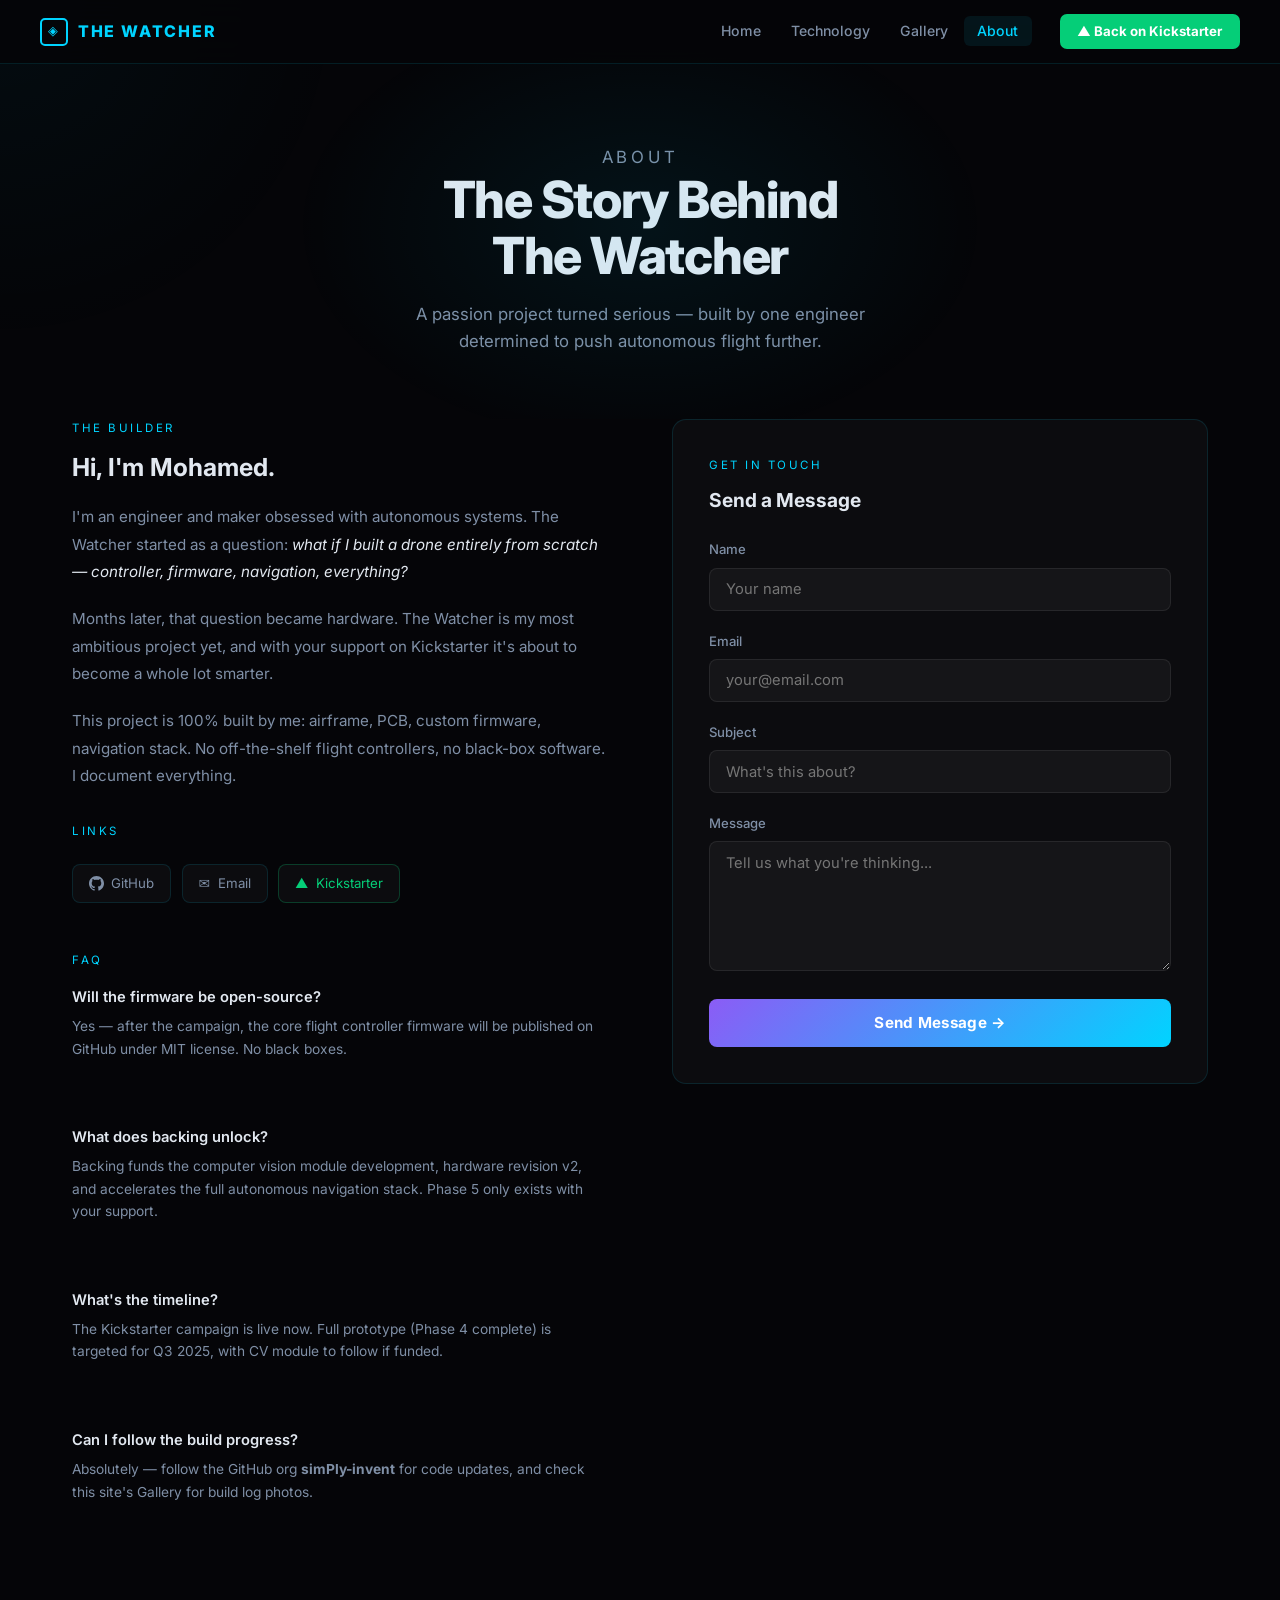
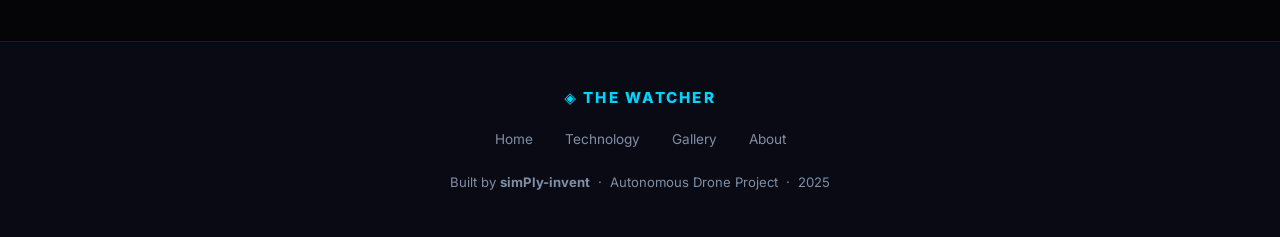
==== contact.html @ b8751d0a "Initial site — The Watcher autonomous drone Kickstarter landing Multi-page presentation site: Home (" ====
<!DOCTYPE html>
<html lang="en">
<head>
  <meta charset="UTF-8">
  <meta name="viewport" content="width=device-width, initial-scale=1.0">
  <meta name="description" content="The Watcher — About the creator and how to get in touch with the team behind this autonomous drone project.">
  <title>About | The Watcher</title>
  <link rel="preconnect" href="https://fonts.googleapis.com">
  <link rel="preconnect" href="https://fonts.gstatic.com" crossorigin>
  <link href="https://fonts.googleapis.com/css2?family=Inter:wght@400;500;600;700;800&display=swap" rel="stylesheet">
  <link rel="stylesheet" href="./assets/css/style.css">
</head>
<body>

<div class="glow-dot"></div>

<nav class="navbar">
  <div class="nav-container">
    <a href="./index.html" class="logo">
      <div class="logo-mark">◈</div>
      The Watcher
    </a>
    <ul class="nav-links">
      <li><a href="./index.html">Home</a></li>
      <li><a href="./tech.html">Technology</a></li>
      <li><a href="./gallery.html">Gallery</a></li>
      <li><a href="./contact.html" class="active">About</a></li>
    </ul>
    <a href="./index.html#kickstarter" class="btn-ks">▲ Back on Kickstarter</a>
    <button class="nav-toggle" aria-label="Menu">☰</button>
  </div>
</nav>

<div class="page-hero">
  <p class="page-hero-label">About</p>
  <h1>The Story Behind<br>The Watcher</h1>
  <p>A passion project turned serious — built by one engineer determined to push autonomous flight further.</p>
</div>

<div style="max-width: 1200px; margin: 0 auto; padding: 0 2rem 6rem;">

  <div class="contact-grid">

    <!-- ── About the creator ── -->
    <div class="about-info">
      <span class="section-label">The Builder</span>
      <h3>Hi, I'm Mohamed.</h3>
      <p>I'm an engineer and maker obsessed with autonomous systems. The Watcher started as a question: <em>what if I built a drone entirely from scratch — controller, firmware, navigation, everything?</em></p>
      <p>Months later, that question became hardware. The Watcher is my most ambitious project yet, and with your support on Kickstarter it's about to become a whole lot smarter.</p>
      <p>This project is 100% built by me: airframe, PCB, custom firmware, navigation stack. No off-the-shelf flight controllers, no black-box software. I document everything.</p>

      <div style="margin-top: 2rem;">
        <span class="section-label">Links</span>
        <div class="social-links">
          <a href="https://github.com/simPly-invent" class="social-link" target="_blank" rel="noopener">
            <svg width="15" height="15" viewBox="0 0 24 24" fill="currentColor" aria-hidden="true">
              <path d="M12 0C5.37 0 0 5.37 0 12c0 5.3 3.438 9.8 8.205 11.385.6.113.82-.258.82-.577
                0-.285-.01-1.04-.015-2.04-3.338.724-4.042-1.61-4.042-1.61-.546-1.385-1.335-1.755-1.335-1.755
                -1.087-.744.084-.729.084-.729 1.205.084 1.838 1.236 1.838 1.236 1.07 1.835 2.809 1.305
                3.495.998.108-.776.417-1.305.76-1.605-2.665-.3-5.466-1.332-5.466-5.93 0-1.31.465-2.38
                1.235-3.22-.135-.303-.54-1.523.105-3.176 0 0 1.005-.322 3.3 1.23.96-.267 1.98-.399
                3-.405 1.02.006 2.04.138 3 .405 2.28-1.552 3.285-1.23 3.285-1.23.645 1.653.24 2.873.12
                3.176.765.84 1.23 1.91 1.23 3.22 0 4.61-2.805 5.625-5.475 5.92.42.36.81 1.096.81 2.22
                0 1.606-.015 2.896-.015 3.286 0 .315.21.69.825.57C20.565 21.795 24 17.295 24 12
                c0-6.63-5.37-12-12-12z"/>
            </svg>
            GitHub
          </a>
          <a href="mailto:dbenaissi@gmail.com" class="social-link">
            ✉&nbsp; Email
          </a>
          <a href="./index.html#kickstarter" class="social-link" style="color: var(--ks); border-color: rgba(5,206,120,0.25);">
            ▲&nbsp; Kickstarter
          </a>
        </div>
      </div>

      <!-- FAQ -->
      <div style="margin-top: 3rem;">
        <span class="section-label">FAQ</span>
        <div style="display: flex; flex-direction: column; gap: 1.5rem; margin-top: 1rem;">
          <div class="faq-item">
            <h4>Will the firmware be open-source?</h4>
            <p>Yes — after the campaign, the core flight controller firmware will be published on GitHub under MIT license. No black boxes.</p>
          </div>
          <div class="faq-item">
            <h4>What does backing unlock?</h4>
            <p>Backing funds the computer vision module development, hardware revision v2, and accelerates the full autonomous navigation stack. Phase 5 only exists with your support.</p>
          </div>
          <div class="faq-item">
            <h4>What's the timeline?</h4>
            <p>The Kickstarter campaign is live now. Full prototype (Phase 4 complete) is targeted for Q3 2025, with CV module to follow if funded.</p>
          </div>
          <div class="faq-item">
            <h4>Can I follow the build progress?</h4>
            <p>Absolutely — follow the GitHub org <strong>simPly-invent</strong> for code updates, and check this site's Gallery for build log photos.</p>
          </div>
        </div>
      </div>
    </div>

    <!-- ── Contact form ── -->
    <div class="contact-form">
      <span class="section-label">Get in Touch</span>
      <h3 style="font-size: 1.2rem; font-weight: 700; margin-bottom: 1.5rem;">Send a Message</h3>

      <!--
        For production, replace the mailto action with a proper form backend.
        Options: Formspree (https://formspree.io), Netlify Forms, EmailJS.
        Example Formspree: action="https://formspree.io/f/YOUR_FORM_ID" method="POST"
      -->
      <form action="mailto:dbenaissi@gmail.com" method="POST" enctype="text/plain">
        <div class="form-group">
          <label for="name">Name</label>
          <input type="text" id="name" name="name" placeholder="Your name" required autocomplete="name">
        </div>
        <div class="form-group">
          <label for="email">Email</label>
          <input type="email" id="email" name="email" placeholder="your@email.com" required autocomplete="email">
        </div>
        <div class="form-group">
          <label for="subject">Subject</label>
          <input type="text" id="subject" name="subject" placeholder="What's this about?">
        </div>
        <div class="form-group">
          <label for="message">Message</label>
          <textarea id="message" name="message" placeholder="Tell us what you're thinking..."></textarea>
        </div>
        <button type="submit" class="btn-submit">Send Message →</button>
      </form>
    </div>

  </div>
</div>

<footer>
  <div class="footer-inner">
    <div class="footer-logo">◈ The Watcher</div>
    <ul class="footer-links">
      <li><a href="./index.html">Home</a></li>
      <li><a href="./tech.html">Technology</a></li>
      <li><a href="./gallery.html">Gallery</a></li>
      <li><a href="./contact.html">About</a></li>
    </ul>
    <p>Built by <strong>simPly-invent</strong> &nbsp;·&nbsp; Autonomous Drone Project &nbsp;·&nbsp; 2025</p>
  </div>
</footer>

<script src="./assets/js/main.js"></script>
</body>
</html>
---- assets/css/style.css ----
/* ============================================================
   THE WATCHER — Autonomous Drone Project
   Main Stylesheet
   ============================================================ */

:root {
  --bg: #050508;
  --bg2: #0a0a14;
  --card: rgba(255, 255, 255, 0.03);
  --card-border: rgba(0, 212, 255, 0.12);
  --accent: #00d4ff;
  --accent2: #8b5cf6;
  --accent-glow: rgba(0, 212, 255, 0.25);
  --text: #e2e8f0;
  --text-dim: #7f8fa6;
  --green: #00ff88;
  --ks: #05ce78;
}

*, *::before, *::after { margin: 0; padding: 0; box-sizing: border-box; }
html { scroll-behavior: smooth; }

body {
  font-family: 'Inter', system-ui, -apple-system, sans-serif;
  background: var(--bg);
  color: var(--text);
  line-height: 1.6;
  overflow-x: hidden;
}

a { color: var(--accent); text-decoration: none; }
code {
  background: rgba(255,255,255,0.08);
  padding: 0.15rem 0.45rem;
  border-radius: 4px;
  font-family: 'Courier New', monospace;
  font-size: 0.88em;
}

/* ========== NAVBAR ========== */
.navbar {
  position: fixed;
  top: 0; left: 0; right: 0;
  z-index: 100;
  background: rgba(5, 5, 8, 0.85);
  backdrop-filter: blur(20px);
  -webkit-backdrop-filter: blur(20px);
  border-bottom: 1px solid var(--card-border);
  height: 64px;
  display: flex;
  align-items: center;
  padding: 0 2rem;
  transition: background 0.3s;
}

.nav-container {
  max-width: 1200px;
  width: 100%;
  margin: 0 auto;
  display: flex;
  align-items: center;
  gap: 1rem;
}

.logo {
  font-size: 1rem;
  font-weight: 800;
  letter-spacing: 0.12em;
  color: var(--accent);
  text-transform: uppercase;
  display: flex;
  align-items: center;
  gap: 0.6rem;
  white-space: nowrap;
}

.logo-mark {
  width: 28px; height: 28px;
  border: 2px solid var(--accent);
  border-radius: 5px;
  display: flex;
  align-items: center;
  justify-content: center;
  font-size: 0.8rem;
  color: var(--accent);
}

.nav-links {
  display: flex;
  list-style: none;
  gap: 0.15rem;
  margin-left: auto;
}

.nav-links a {
  padding: 0.4rem 0.85rem;
  border-radius: 6px;
  color: var(--text-dim);
  font-size: 0.88rem;
  font-weight: 500;
  transition: all 0.2s;
}

.nav-links a:hover,
.nav-links a.active {
  color: var(--accent);
  background: rgba(0, 212, 255, 0.08);
}

.btn-ks {
  background: var(--ks);
  color: #fff;
  padding: 0.45rem 1.1rem;
  border-radius: 7px;
  font-size: 0.83rem;
  font-weight: 700;
  white-space: nowrap;
  transition: all 0.2s;
  margin-left: 0.75rem;
}

.btn-ks:hover {
  background: #07e886;
  color: #fff;
  transform: translateY(-1px);
  box-shadow: 0 4px 16px rgba(5, 206, 120, 0.4);
}

.nav-toggle {
  display: none;
  background: none;
  border: none;
  color: var(--text);
  font-size: 1.4rem;
  cursor: pointer;
  margin-left: auto;
  line-height: 1;
}

/* Mobile menu */
.mobile-menu {
  position: fixed;
  top: 64px; left: 0; right: 0;
  background: rgba(5, 5, 8, 0.98);
  backdrop-filter: blur(20px);
  border-bottom: 1px solid var(--card-border);
  padding: 1rem 1.5rem 1.5rem;
  display: flex;
  flex-direction: column;
  gap: 0.4rem;
  z-index: 99;
  transform: translateY(-110%);
  opacity: 0;
  pointer-events: none;
  transition: all 0.3s ease;
}

.mobile-menu.open {
  transform: translateY(0);
  opacity: 1;
  pointer-events: auto;
}

.mobile-menu a {
  padding: 0.75rem 1rem;
  border-radius: 8px;
  color: var(--text);
  font-size: 0.95rem;
  transition: all 0.2s;
}

.mobile-menu a:hover { color: var(--accent); background: rgba(0,212,255,0.08); }
.mobile-menu .btn-ks { display: block; text-align: center; margin-top: 0.5rem; }

/* ========== GLOW DOT ========== */
.glow-dot {
  position: fixed;
  width: 700px; height: 700px;
  border-radius: 50%;
  background: radial-gradient(circle, rgba(0, 212, 255, 0.04) 0%, transparent 70%);
  pointer-events: none;
  z-index: 0;
  top: -350px; left: -350px;
  transition: transform 0.08s linear;
}

/* ========== HERO ========== */
.hero {
  position: relative;
  height: 100vh;
  min-height: 600px;
  display: flex;
  align-items: center;
  overflow: hidden;
}

#drone-canvas {
  position: absolute;
  inset: 0;
  width: 100%;
  height: 100%;
}

.hero-content {
  position: relative;
  z-index: 2;
  padding: 0 2rem;
  padding-top: 64px;
  margin-left: clamp(2rem, 6vw, 7rem);
  max-width: 580px;
}

.hero-tag {
  display: inline-flex;
  align-items: center;
  gap: 0.5rem;
  background: rgba(0, 212, 255, 0.08);
  border: 1px solid rgba(0, 212, 255, 0.2);
  border-radius: 100px;
  padding: 0.3rem 0.9rem;
  font-size: 0.75rem;
  color: var(--accent);
  letter-spacing: 0.12em;
  text-transform: uppercase;
  margin-bottom: 1.75rem;
}

.hero-tag-dot {
  width: 6px; height: 6px;
  background: var(--accent);
  border-radius: 50%;
  animation: pulse-dot 2s ease-in-out infinite;
}

@keyframes pulse-dot {
  0%, 100% { opacity: 1; transform: scale(1); }
  50% { opacity: 0.4; transform: scale(0.7); }
}

.hero h1 {
  font-size: clamp(2.4rem, 5vw, 3.8rem);
  font-weight: 800;
  line-height: 1.08;
  letter-spacing: -0.025em;
  margin-bottom: 1.25rem;
}

.hero h1 .accent { color: var(--accent); }

.hero > .hero-content > p {
  font-size: 1.05rem;
  color: var(--text-dim);
  line-height: 1.75;
  margin-bottom: 2.25rem;
  max-width: 460px;
}

.hero-cta {
  display: flex;
  gap: 0.85rem;
  flex-wrap: wrap;
}

.btn-primary {
  background: var(--ks);
  color: #fff;
  padding: 0.85rem 1.9rem;
  border-radius: 8px;
  font-weight: 700;
  font-size: 0.95rem;
  transition: all 0.22s;
  display: inline-flex;
  align-items: center;
  gap: 0.45rem;
}

.btn-primary:hover {
  background: #07e886;
  color: #fff;
  transform: translateY(-2px);
  box-shadow: 0 8px 28px rgba(5, 206, 120, 0.4);
}

.btn-secondary {
  background: rgba(255, 255, 255, 0.05);
  color: var(--text);
  border: 1px solid rgba(255, 255, 255, 0.1);
  padding: 0.85rem 1.9rem;
  border-radius: 8px;
  font-weight: 600;
  font-size: 0.95rem;
  transition: all 0.22s;
  display: inline-flex;
  align-items: center;
  gap: 0.45rem;
}

.btn-secondary:hover {
  background: rgba(0, 212, 255, 0.06);
  color: var(--accent);
  border-color: rgba(0, 212, 255, 0.35);
}

.hero-scroll {
  position: absolute;
  bottom: 2.5rem;
  left: 50%;
  transform: translateX(-50%);
  z-index: 2;
  display: flex;
  flex-direction: column;
  align-items: center;
  gap: 0.5rem;
  color: var(--text-dim);
  font-size: 0.7rem;
  letter-spacing: 0.18em;
  text-transform: uppercase;
  animation: scroll-bounce 2.5s ease-in-out infinite;
}

.scroll-line {
  width: 1px;
  height: 36px;
  background: linear-gradient(to bottom, var(--accent), transparent);
}

@keyframes scroll-bounce {
  0%, 100% { transform: translateX(-50%) translateY(0); opacity: 1; }
  50% { transform: translateX(-50%) translateY(7px); opacity: 0.6; }
}

/* ========== PAGE HERO ========== */
.page-hero {
  padding-top: calc(64px + 5rem);
  padding-bottom: 4rem;
  padding-left: 2rem;
  padding-right: 2rem;
  text-align: center;
  position: relative;
  overflow: hidden;
}

.page-hero::before {
  content: '';
  position: absolute;
  top: 0; left: 50%;
  transform: translateX(-50%);
  width: 700px; height: 450px;
  background: radial-gradient(ellipse, rgba(0, 212, 255, 0.07) 0%, transparent 70%);
  pointer-events: none;
}

.page-hero-label {
  font-size: 0.72rem;
  letter-spacing: 0.22em;
  text-transform: uppercase;
  color: var(--accent);
  margin-bottom: 1rem;
}

.page-hero h1 {
  font-size: clamp(2rem, 4.5vw, 3.2rem);
  font-weight: 800;
  letter-spacing: -0.025em;
  line-height: 1.1;
  margin-bottom: 1.1rem;
}

.page-hero p {
  color: var(--text-dim);
  font-size: 1.05rem;
  max-width: 500px;
  margin: 0 auto;
}

/* ========== SECTIONS ========== */
.section {
  padding: 5.5rem 2rem;
  max-width: 1200px;
  margin: 0 auto;
}

.section-label {
  font-size: 0.72rem;
  letter-spacing: 0.22em;
  text-transform: uppercase;
  color: var(--accent);
  margin-bottom: 0.65rem;
  display: block;
}

.section-title {
  font-size: clamp(1.8rem, 3vw, 2.4rem);
  font-weight: 700;
  letter-spacing: -0.02em;
  margin-bottom: 0.85rem;
}

.section-sub {
  color: var(--text-dim);
  max-width: 520px;
  margin-bottom: 3rem;
  font-size: 1.02rem;
  line-height: 1.75;
}

/* ========== FEATURE CARDS ========== */
.features-grid {
  display: grid;
  grid-template-columns: repeat(auto-fit, minmax(270px, 1fr));
  gap: 1.25rem;
}

.feature-card {
  background: var(--card);
  border: 1px solid var(--card-border);
  border-radius: 12px;
  padding: 1.85rem;
  transition: all 0.3s;
  position: relative;
  overflow: hidden;
}

.feature-card::before {
  content: '';
  position: absolute;
  top: 0; left: 0; right: 0;
  height: 2px;
  background: linear-gradient(90deg, transparent, var(--accent), transparent);
  opacity: 0;
  transition: opacity 0.3s;
}

.feature-card:hover {
  border-color: rgba(0, 212, 255, 0.28);
  transform: translateY(-4px);
  box-shadow: 0 16px 40px rgba(0, 0, 0, 0.45);
}

.feature-card:hover::before { opacity: 1; }

.feature-icon {
  font-size: 1.9rem;
  margin-bottom: 1.1rem;
  display: block;
}

.feature-card h3 {
  font-size: 1.1rem;
  font-weight: 600;
  margin-bottom: 0.65rem;
}

.feature-card p {
  color: var(--text-dim);
  font-size: 0.9rem;
  line-height: 1.72;
}

.feature-badge {
  display: inline-block;
  margin-top: 1.1rem;
  padding: 0.22rem 0.65rem;
  border-radius: 100px;
  font-size: 0.7rem;
  font-weight: 600;
  letter-spacing: 0.06em;
  text-transform: uppercase;
}

.badge-active  { background: rgba(0,255,136,0.08); color: var(--green); border: 1px solid rgba(0,255,136,0.2); }
.badge-planned { background: rgba(139,92,246,0.08); color: var(--accent2); border: 1px solid rgba(139,92,246,0.2); }
.badge-funded  { background: rgba(5,206,120,0.08); color: var(--ks); border: 1px solid rgba(5,206,120,0.2); }

/* ========== PROGRESS BARS ========== */
.progress-block {
  background: var(--bg2);
  border-top: 1px solid var(--card-border);
  border-bottom: 1px solid var(--card-border);
}

.progress-block .inner {
  max-width: 1200px;
  margin: 0 auto;
  padding: 5.5rem 2rem;
  display: grid;
  grid-template-columns: 1fr 1fr;
  gap: 4rem;
  align-items: center;
}

.progress-items { display: flex; flex-direction: column; gap: 1.5rem; }

.progress-item .label {
  display: flex;
  justify-content: space-between;
  margin-bottom: 0.5rem;
  font-size: 0.88rem;
}

.progress-item .label span:last-child {
  color: var(--accent);
  font-weight: 600;
  font-variant-numeric: tabular-nums;
}

.progress-bar {
  height: 5px;
  background: rgba(255, 255, 255, 0.06);
  border-radius: 100px;
  overflow: hidden;
}

.progress-fill {
  height: 100%;
  border-radius: 100px;
  background: linear-gradient(90deg, var(--accent2), var(--accent));
  width: 0;
  transition: width 1.4s cubic-bezier(0.25, 0.46, 0.45, 0.94);
}

/* ========== STATS ========== */
.stats-grid {
  display: grid;
  grid-template-columns: repeat(auto-fit, minmax(150px, 1fr));
  gap: 1.25rem;
  margin-top: 2rem;
}

.stat-card {
  background: var(--card);
  border: 1px solid var(--card-border);
  border-radius: 10px;
  padding: 1.5rem;
  text-align: center;
}

.stat-card .value {
  font-size: 2.1rem;
  font-weight: 800;
  color: var(--accent);
  letter-spacing: -0.03em;
  display: block;
  line-height: 1;
  margin-bottom: 0.5rem;
}

.stat-card .label {
  color: var(--text-dim);
  font-size: 0.8rem;
}

/* ========== CTA BANNER ========== */
.cta-banner {
  padding: 5.5rem 2rem;
  background: linear-gradient(135deg, rgba(0,212,255,0.04), rgba(139,92,246,0.04));
  border-top: 1px solid var(--card-border);
  border-bottom: 1px solid var(--card-border);
  text-align: center;
}

.cta-banner .section-title { margin-bottom: 1rem; }
.cta-banner .section-sub { margin: 0 auto 2.5rem; }

/* ========== SPEC TABLE ========== */
.spec-card {
  background: var(--card);
  border: 1px solid var(--card-border);
  border-radius: 12px;
  overflow: hidden;
  margin-bottom: 2rem;
}

.spec-card-header {
  padding: 1.1rem 1.75rem;
  border-bottom: 1px solid var(--card-border);
  font-weight: 600;
  display: flex;
  align-items: center;
  gap: 0.75rem;
  font-size: 1rem;
  background: rgba(0,212,255,0.03);
}

.spec-table {
  width: 100%;
  border-collapse: collapse;
}

.spec-table th {
  padding: 0.75rem 1.75rem;
  text-align: left;
  font-size: 0.75rem;
  letter-spacing: 0.12em;
  text-transform: uppercase;
  color: var(--accent);
  border-bottom: 1px solid var(--card-border);
  font-weight: 600;
}

.spec-table td {
  padding: 0.8rem 1.75rem;
  border-bottom: 1px solid rgba(255, 255, 255, 0.035);
  font-size: 0.91rem;
}

.spec-table tr:last-child td { border-bottom: none; }
.spec-table td:first-child { color: var(--text-dim); }
.spec-table td:last-child { color: var(--text); font-weight: 500; }
.spec-table tr:hover td { background: rgba(255, 255, 255, 0.018); }

/* ========== ROADMAP ========== */
.roadmap {
  position: relative;
  padding-left: 2.2rem;
  max-width: 660px;
  margin-top: 2rem;
}

.roadmap::before {
  content: '';
  position: absolute;
  left: 8px; top: 8px; bottom: 8px;
  width: 2px;
  background: linear-gradient(to bottom, var(--accent), var(--accent2), transparent);
}

.roadmap-item {
  position: relative;
  margin-bottom: 2.2rem;
}

.roadmap-item::before {
  content: '';
  position: absolute;
  left: -1.8rem;
  top: 7px;
  width: 12px; height: 12px;
  border-radius: 50%;
  background: var(--bg);
  border: 2px solid var(--accent);
  transition: all 0.2s;
}

.roadmap-item.done::before { background: var(--accent); box-shadow: 0 0 10px var(--accent-glow); }
.roadmap-item.planned::before { border-color: var(--accent2); }

.roadmap-item h4 { font-weight: 600; margin-bottom: 0.35rem; font-size: 0.98rem; }
.roadmap-item p { color: var(--text-dim); font-size: 0.88rem; line-height: 1.65; }

.roadmap-phase {
  font-size: 0.68rem;
  text-transform: uppercase;
  letter-spacing: 0.1em;
  padding: 0.2rem 0.6rem;
  border-radius: 100px;
  margin-bottom: 0.45rem;
  display: inline-block;
  font-weight: 600;
}

.phase-done    { background: rgba(0,212,255,0.08); color: var(--accent); }
.phase-current { background: rgba(5,206,120,0.08); color: var(--ks); }
.phase-planned { background: rgba(139,92,246,0.08); color: var(--accent2); }

/* ========== GALLERY ========== */
.gallery-grid {
  display: grid;
  grid-template-columns: repeat(auto-fill, minmax(280px, 1fr));
  gap: 1.1rem;
  margin-bottom: 3rem;
}

.gallery-item {
  position: relative;
  border-radius: 10px;
  overflow: hidden;
  background: var(--card);
  border: 1px solid var(--card-border);
  aspect-ratio: 4 / 3;
  cursor: pointer;
  transition: all 0.3s;
}

.gallery-item:hover {
  border-color: rgba(0, 212, 255, 0.35);
  transform: translateY(-3px);
  box-shadow: 0 12px 36px rgba(0, 0, 0, 0.5);
}

.gallery-item img {
  width: 100%; height: 100%;
  object-fit: cover;
  transition: transform 0.5s;
  display: block;
}

.gallery-item:hover img { transform: scale(1.06); }

.gallery-ph {
  display: flex;
  flex-direction: column;
  align-items: center;
  justify-content: center;
  height: 100%;
  color: var(--text-dim);
  gap: 0.6rem;
  font-size: 0.83rem;
  text-align: center;
  padding: 1.5rem;
}

.gallery-ph .ph-icon { font-size: 2.2rem; opacity: 0.3; }

.gallery-ph strong { color: var(--text-dim); font-size: 0.88rem; }

.gallery-ph small {
  font-size: 0.73rem;
  opacity: 0.5;
  font-family: 'Courier New', monospace;
}

.gallery-overlay {
  position: absolute;
  inset: 0;
  background: linear-gradient(to top, rgba(0,0,0,0.75) 0%, transparent 50%);
  display: flex;
  align-items: flex-end;
  padding: 1rem;
  opacity: 0;
  transition: opacity 0.3s;
}

.gallery-item:hover .gallery-overlay { opacity: 1; }
.gallery-overlay span { font-size: 0.83rem; color: #fff; font-weight: 500; }

.gallery-tip {
  background: rgba(0, 212, 255, 0.04);
  border: 1px dashed rgba(0, 212, 255, 0.2);
  border-radius: 10px;
  padding: 1.25rem 1.75rem;
  margin-bottom: 4rem;
  display: flex;
  align-items: center;
  gap: 1rem;
  font-size: 0.88rem;
}

.gallery-tip strong { color: var(--accent); }
.gallery-tip span { color: var(--text-dim); line-height: 1.6; }

/* ========== TIMELINE ========== */
.timeline {
  position: relative;
  padding-left: 2.5rem;
}

.timeline::before {
  content: '';
  position: absolute;
  left: 11px; top: 0; bottom: 0;
  width: 2px;
  background: linear-gradient(to bottom, var(--accent), transparent);
}

.timeline-item {
  position: relative;
  margin-bottom: 2.5rem;
}

.timeline-dot {
  position: absolute;
  left: -2.15rem;
  top: 5px;
  width: 14px; height: 14px;
  border-radius: 50%;
  background: var(--accent);
  box-shadow: 0 0 12px var(--accent-glow);
}

.timeline-date {
  font-size: 0.75rem;
  color: var(--accent);
  letter-spacing: 0.12em;
  text-transform: uppercase;
  margin-bottom: 0.4rem;
  font-weight: 600;
}

.timeline-item h4 { font-weight: 600; margin-bottom: 0.35rem; font-size: 0.98rem; }
.timeline-item p { color: var(--text-dim); font-size: 0.88rem; line-height: 1.65; }

/* ========== CONTACT ========== */
.contact-grid {
  display: grid;
  grid-template-columns: 1fr 1fr;
  gap: 4rem;
  align-items: start;
}

.contact-form {
  background: var(--card);
  border: 1px solid var(--card-border);
  border-radius: 14px;
  padding: 2.25rem;
}

.form-group { margin-bottom: 1.25rem; }

.form-group label {
  display: block;
  font-size: 0.82rem;
  color: var(--text-dim);
  margin-bottom: 0.45rem;
  font-weight: 500;
}

.form-group input,
.form-group textarea {
  width: 100%;
  background: rgba(255, 255, 255, 0.04);
  border: 1px solid rgba(255, 255, 255, 0.08);
  border-radius: 8px;
  padding: 0.72rem 1rem;
  color: var(--text);
  font-size: 0.92rem;
  font-family: inherit;
  transition: border-color 0.2s, background 0.2s;
  outline: none;
  -webkit-appearance: none;
}

.form-group input:focus,
.form-group textarea:focus {
  border-color: var(--accent);
  background: rgba(0, 212, 255, 0.03);
}

.form-group textarea { min-height: 130px; resize: vertical; }

.btn-submit {
  width: 100%;
  background: linear-gradient(135deg, var(--accent2), var(--accent));
  color: #fff;
  border: none;
  padding: 0.9rem;
  border-radius: 8px;
  font-size: 0.95rem;
  font-weight: 700;
  cursor: pointer;
  transition: all 0.22s;
  font-family: inherit;
  letter-spacing: 0.02em;
}

.btn-submit:hover {
  opacity: 0.88;
  transform: translateY(-1px);
  box-shadow: 0 8px 24px rgba(0, 212, 255, 0.25);
}

.about-info h3 { font-size: 1.55rem; font-weight: 700; margin-bottom: 1rem; }
.about-info p { color: var(--text-dim); line-height: 1.8; margin-bottom: 1.25rem; font-size: 0.95rem; }
.about-info em { color: var(--text); font-style: italic; }

.social-links {
  display: flex;
  gap: 0.65rem;
  margin-top: 1.5rem;
  flex-wrap: wrap;
}

.social-link {
  background: var(--card);
  border: 1px solid var(--card-border);
  border-radius: 8px;
  padding: 0.5rem 1rem;
  font-size: 0.83rem;
  color: var(--text-dim);
  transition: all 0.2s;
  display: flex;
  align-items: center;
  gap: 0.45rem;
}

.social-link:hover { border-color: var(--accent); color: var(--accent); }

.faq-item { margin-bottom: 1.35rem; }
.faq-item h4 { font-size: 0.92rem; font-weight: 600; margin-bottom: 0.35rem; }
.faq-item p { color: var(--text-dim); font-size: 0.86rem; line-height: 1.65; }

/* ========== FOOTER ========== */
footer {
  background: var(--bg2);
  border-top: 1px solid var(--card-border);
  padding: 2.75rem 2rem;
  text-align: center;
}

.footer-inner { max-width: 1200px; margin: 0 auto; }

.footer-logo {
  font-size: 0.95rem;
  font-weight: 800;
  letter-spacing: 0.14em;
  color: var(--accent);
  text-transform: uppercase;
  margin-bottom: 1rem;
}

.footer-links {
  display: flex;
  justify-content: center;
  gap: 2rem;
  margin-bottom: 1.25rem;
  list-style: none;
  flex-wrap: wrap;
}

.footer-links a { color: var(--text-dim); font-size: 0.85rem; transition: color 0.2s; }
.footer-links a:hover { color: var(--accent); }

footer p { color: var(--text-dim); font-size: 0.82rem; }

/* ========== RESPONSIVE ========== */
@media (max-width: 900px) {
  .contact-grid { grid-template-columns: 1fr; gap: 2.5rem; }
  .progress-block .inner { grid-template-columns: 1fr; gap: 2.5rem; }
}

@media (max-width: 768px) {
  .nav-links, .btn-ks { display: none; }
  .nav-toggle { display: block; }
  .hero-content { margin-left: 0; padding: 0 1.5rem; padding-top: 80px; }
  .features-grid { grid-template-columns: 1fr; }
  .section { padding: 4rem 1.5rem; }
  .cta-banner { padding: 4rem 1.5rem; }
}
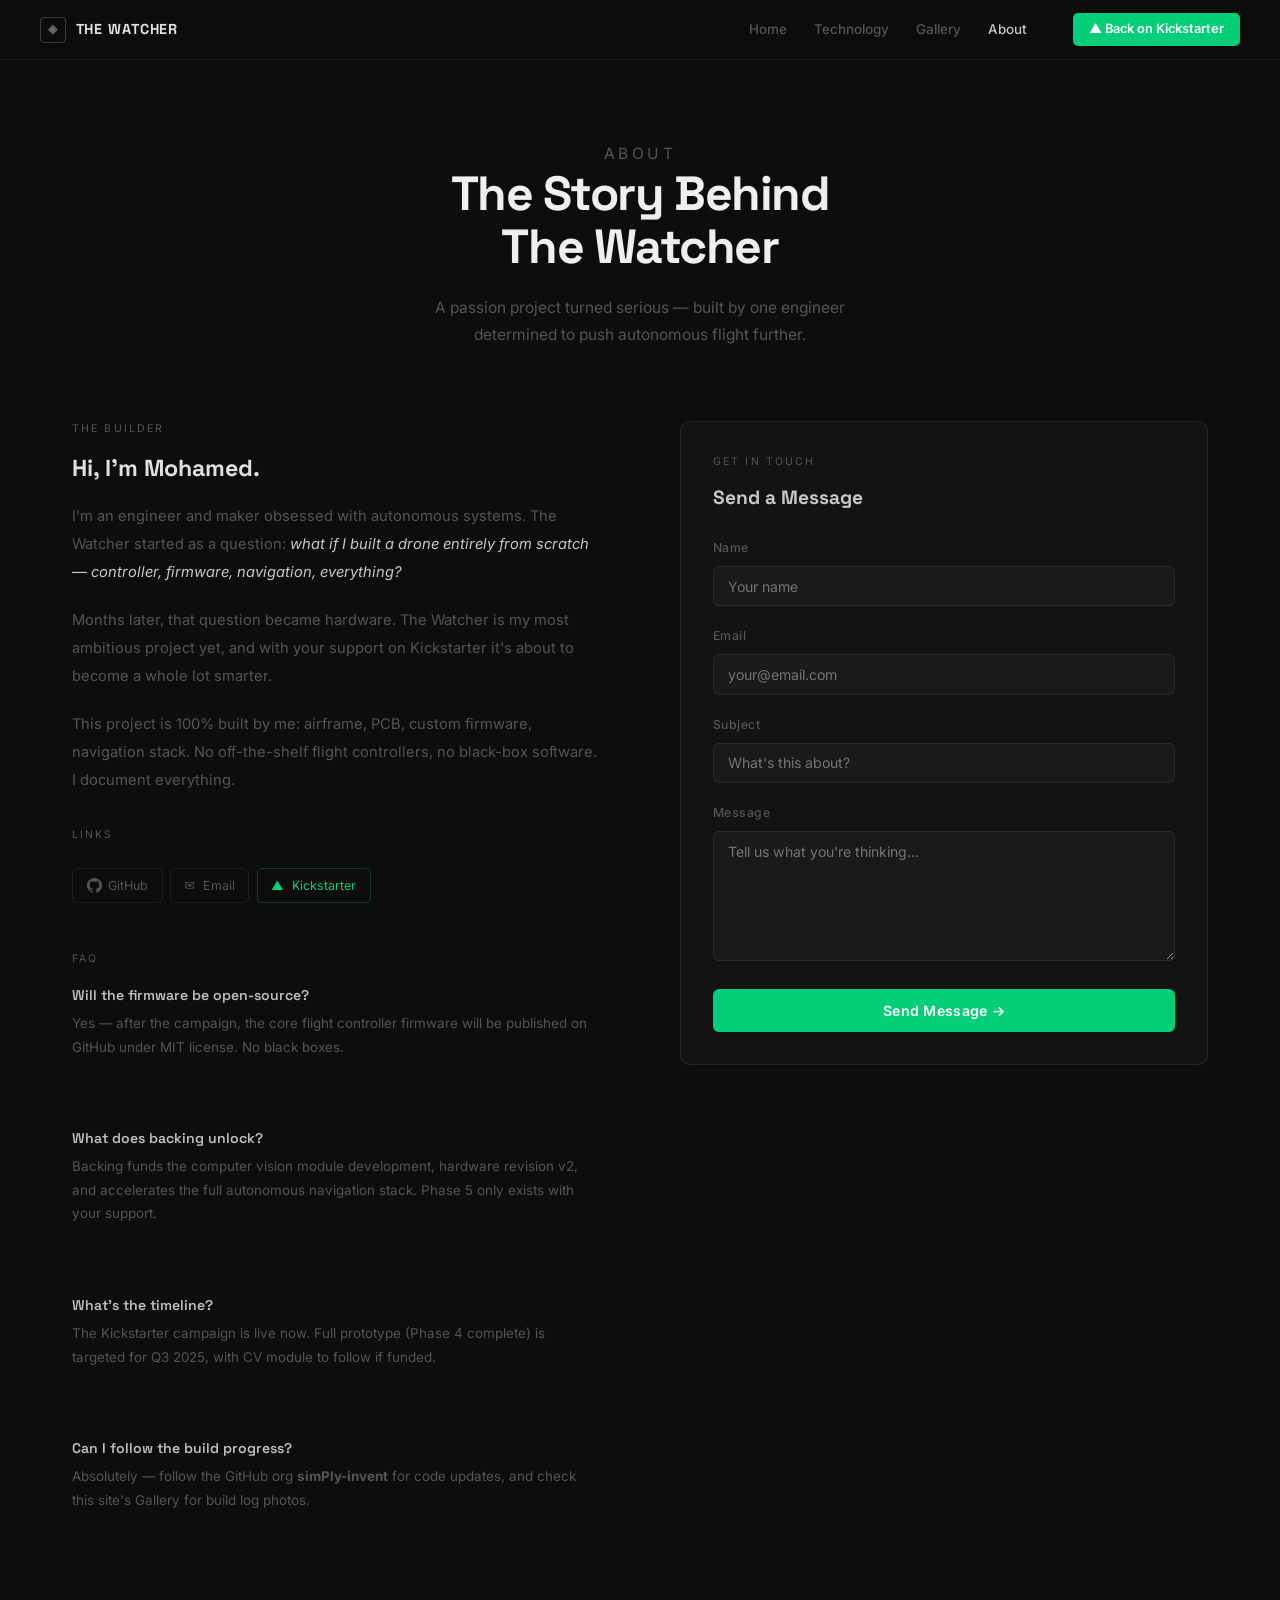
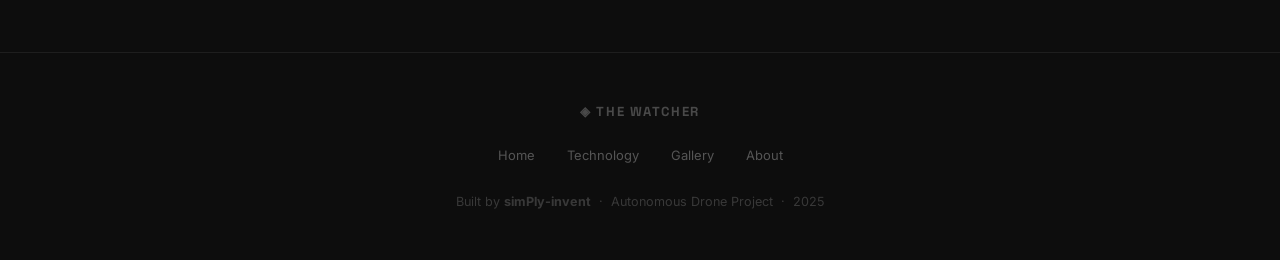
==== commit 10c1eff1: "wip" ====
--- a/contact.html
+++ b/contact.html
@@ -7,12 +7,10 @@
   <title>About | The Watcher</title>
   <link rel="preconnect" href="https://fonts.googleapis.com">
   <link rel="preconnect" href="https://fonts.gstatic.com" crossorigin>
-  <link href="https://fonts.googleapis.com/css2?family=Inter:wght@400;500;600;700;800&display=swap" rel="stylesheet">
+  <link href="https://fonts.googleapis.com/css2?family=Inter:wght@400;500;600&family=Space+Grotesk:wght@500;600;700&display=swap" rel="stylesheet">
   <link rel="stylesheet" href="./assets/css/style.css">
 </head>
 <body>
-
-<div class="glow-dot"></div>
 
 <nav class="navbar">
   <div class="nav-container">
--- a/assets/css/style.css
+++ b/assets/css/style.css
@@ -4,16 +4,15 @@
    ============================================================ */
 
 :root {
-  --bg: #050508;
-  --bg2: #0a0a14;
-  --card: rgba(255, 255, 255, 0.03);
-  --card-border: rgba(0, 212, 255, 0.12);
-  --accent: #00d4ff;
-  --accent2: #8b5cf6;
-  --accent-glow: rgba(0, 212, 255, 0.25);
-  --text: #e2e8f0;
-  --text-dim: #7f8fa6;
-  --green: #00ff88;
+  --bg: #0d0d0d;
+  --bg2: #131313;
+  --card: rgba(255, 255, 255, 0.02);
+  --card-border: rgba(255, 255, 255, 0.07);
+  --accent: #e0e0e0;
+  --accent2: #888888;
+  --text: #c8c8c8;
+  --text-dim: #555555;
+  --green: #3ecf8e;
   --ks: #05ce78;
 }
 
@@ -28,11 +27,16 @@
   overflow-x: hidden;
 }
 
+h1, h2, h3, h4 {
+  font-family: 'Space Grotesk', 'Inter', system-ui, sans-serif;
+}
+
 a { color: var(--accent); text-decoration: none; }
+
 code {
-  background: rgba(255,255,255,0.08);
+  background: rgba(255, 255, 255, 0.05);
   padding: 0.15rem 0.45rem;
-  border-radius: 4px;
+  border-radius: 3px;
   font-family: 'Courier New', monospace;
   font-size: 0.88em;
 }
@@ -42,15 +46,14 @@
   position: fixed;
   top: 0; left: 0; right: 0;
   z-index: 100;
-  background: rgba(5, 5, 8, 0.85);
-  backdrop-filter: blur(20px);
-  -webkit-backdrop-filter: blur(20px);
+  background: rgba(13, 13, 13, 0.92);
+  backdrop-filter: blur(12px);
+  -webkit-backdrop-filter: blur(12px);
   border-bottom: 1px solid var(--card-border);
-  height: 64px;
+  height: 60px;
   display: flex;
   align-items: center;
   padding: 0 2rem;
-  transition: background 0.3s;
 }
 
 .nav-container {
@@ -63,9 +66,10 @@
 }
 
 .logo {
-  font-size: 1rem;
-  font-weight: 800;
-  letter-spacing: 0.12em;
+  font-family: 'Space Grotesk', sans-serif;
+  font-size: 0.9rem;
+  font-weight: 700;
+  letter-spacing: 0.06em;
   color: var(--accent);
   text-transform: uppercase;
   display: flex;
@@ -75,63 +79,64 @@
 }
 
 .logo-mark {
-  width: 28px; height: 28px;
-  border: 2px solid var(--accent);
-  border-radius: 5px;
+  width: 26px; height: 26px;
+  border: 1.5px solid rgba(255, 255, 255, 0.2);
+  border-radius: 4px;
   display: flex;
   align-items: center;
   justify-content: center;
-  font-size: 0.8rem;
-  color: var(--accent);
+  font-size: 0.75rem;
+  color: rgba(255, 255, 255, 0.4);
 }
 
 .nav-links {
   display: flex;
   list-style: none;
-  gap: 0.15rem;
+  gap: 0;
   margin-left: auto;
 }
 
 .nav-links a {
   padding: 0.4rem 0.85rem;
-  border-radius: 6px;
-  color: var(--text-dim);
-  font-size: 0.88rem;
+  border-radius: 4px;
+  color: var(--text-dim);
+  font-size: 0.84rem;
   font-weight: 500;
-  transition: all 0.2s;
+  transition: color 0.15s;
 }
 
 .nav-links a:hover,
 .nav-links a.active {
-  color: var(--accent);
-  background: rgba(0, 212, 255, 0.08);
+  color: var(--text);
+  background: none;
 }
 
 .btn-ks {
   background: var(--ks);
   color: #fff;
-  padding: 0.45rem 1.1rem;
-  border-radius: 7px;
-  font-size: 0.83rem;
-  font-weight: 700;
+  padding: 0.38rem 1rem;
+  border-radius: 5px;
+  font-size: 0.8rem;
+  font-weight: 600;
   white-space: nowrap;
-  transition: all 0.2s;
-  margin-left: 0.75rem;
+  transition: opacity 0.15s;
+  margin-left: 1rem;
 }
 
 .btn-ks:hover {
-  background: #07e886;
+  background: var(--ks);
   color: #fff;
-  transform: translateY(-1px);
-  box-shadow: 0 4px 16px rgba(5, 206, 120, 0.4);
+  opacity: 0.8;
+  transform: none;
+  box-shadow: none;
 }
 
 .nav-toggle {
   display: none;
   background: none;
   border: none;
-  color: var(--text);
-  font-size: 1.4rem;
+  color: var(--text-dim);
+  font-size: 1.25rem;
   cursor: pointer;
   margin-left: auto;
   line-height: 1;
@@ -140,19 +145,19 @@
 /* Mobile menu */
 .mobile-menu {
   position: fixed;
-  top: 64px; left: 0; right: 0;
-  background: rgba(5, 5, 8, 0.98);
-  backdrop-filter: blur(20px);
+  top: 60px; left: 0; right: 0;
+  background: rgba(13, 13, 13, 0.98);
+  backdrop-filter: blur(12px);
   border-bottom: 1px solid var(--card-border);
   padding: 1rem 1.5rem 1.5rem;
   display: flex;
   flex-direction: column;
-  gap: 0.4rem;
+  gap: 0.2rem;
   z-index: 99;
   transform: translateY(-110%);
   opacity: 0;
   pointer-events: none;
-  transition: all 0.3s ease;
+  transition: all 0.25s ease;
 }
 
 .mobile-menu.open {
@@ -162,27 +167,15 @@
 }
 
 .mobile-menu a {
-  padding: 0.75rem 1rem;
-  border-radius: 8px;
+  padding: 0.65rem 0.75rem;
+  border-radius: 5px;
   color: var(--text);
-  font-size: 0.95rem;
-  transition: all 0.2s;
-}
-
-.mobile-menu a:hover { color: var(--accent); background: rgba(0,212,255,0.08); }
-.mobile-menu .btn-ks { display: block; text-align: center; margin-top: 0.5rem; }
-
-/* ========== GLOW DOT ========== */
-.glow-dot {
-  position: fixed;
-  width: 700px; height: 700px;
-  border-radius: 50%;
-  background: radial-gradient(circle, rgba(0, 212, 255, 0.04) 0%, transparent 70%);
-  pointer-events: none;
-  z-index: 0;
-  top: -350px; left: -350px;
-  transition: transform 0.08s linear;
-}
+  font-size: 0.9rem;
+  transition: color 0.15s;
+}
+
+.mobile-menu a:hover { color: var(--accent); background: none; }
+.mobile-menu .btn-ks { display: block; text-align: center; margin-top: 0.75rem; }
 
 /* ========== HERO ========== */
 .hero {
@@ -199,6 +192,7 @@
   inset: 0;
   width: 100%;
   height: 100%;
+  opacity: 0.7;
 }
 
 .hero-content {
@@ -207,98 +201,100 @@
   padding: 0 2rem;
   padding-top: 64px;
   margin-left: clamp(2rem, 6vw, 7rem);
-  max-width: 580px;
+  max-width: 540px;
 }
 
 .hero-tag {
   display: inline-flex;
   align-items: center;
-  gap: 0.5rem;
-  background: rgba(0, 212, 255, 0.08);
-  border: 1px solid rgba(0, 212, 255, 0.2);
+  gap: 0.45rem;
+  background: rgba(255, 255, 255, 0.04);
+  border: 1px solid rgba(255, 255, 255, 0.1);
   border-radius: 100px;
-  padding: 0.3rem 0.9rem;
-  font-size: 0.75rem;
-  color: var(--accent);
+  padding: 0.28rem 0.85rem;
+  font-size: 0.7rem;
+  color: var(--text-dim);
   letter-spacing: 0.12em;
   text-transform: uppercase;
-  margin-bottom: 1.75rem;
+  margin-bottom: 2rem;
 }
 
 .hero-tag-dot {
-  width: 6px; height: 6px;
-  background: var(--accent);
+  width: 5px; height: 5px;
+  background: var(--green);
   border-radius: 50%;
-  animation: pulse-dot 2s ease-in-out infinite;
+  animation: pulse-dot 2.5s ease-in-out infinite;
 }
 
 @keyframes pulse-dot {
-  0%, 100% { opacity: 1; transform: scale(1); }
-  50% { opacity: 0.4; transform: scale(0.7); }
+  0%, 100% { opacity: 1; }
+  50% { opacity: 0.25; }
 }
 
 .hero h1 {
-  font-size: clamp(2.4rem, 5vw, 3.8rem);
-  font-weight: 800;
-  line-height: 1.08;
-  letter-spacing: -0.025em;
-  margin-bottom: 1.25rem;
-}
-
-.hero h1 .accent { color: var(--accent); }
+  font-size: clamp(2.6rem, 5.5vw, 4.2rem);
+  font-weight: 700;
+  line-height: 1.05;
+  letter-spacing: -0.03em;
+  margin-bottom: 1.5rem;
+  color: #efefef;
+}
+
+.hero h1 .accent { color: #ffffff; }
 
 .hero > .hero-content > p {
-  font-size: 1.05rem;
-  color: var(--text-dim);
-  line-height: 1.75;
-  margin-bottom: 2.25rem;
-  max-width: 460px;
+  font-size: 0.97rem;
+  color: var(--text-dim);
+  line-height: 1.85;
+  margin-bottom: 2.5rem;
+  max-width: 440px;
 }
 
 .hero-cta {
   display: flex;
-  gap: 0.85rem;
+  gap: 0.75rem;
   flex-wrap: wrap;
 }
 
 .btn-primary {
   background: var(--ks);
   color: #fff;
-  padding: 0.85rem 1.9rem;
-  border-radius: 8px;
-  font-weight: 700;
-  font-size: 0.95rem;
-  transition: all 0.22s;
+  padding: 0.78rem 1.7rem;
+  border-radius: 6px;
+  font-weight: 600;
+  font-size: 0.88rem;
+  transition: opacity 0.15s;
   display: inline-flex;
   align-items: center;
-  gap: 0.45rem;
+  gap: 0.4rem;
 }
 
 .btn-primary:hover {
-  background: #07e886;
+  background: var(--ks);
   color: #fff;
-  transform: translateY(-2px);
-  box-shadow: 0 8px 28px rgba(5, 206, 120, 0.4);
+  opacity: 0.8;
+  transform: none;
+  box-shadow: none;
 }
 
 .btn-secondary {
-  background: rgba(255, 255, 255, 0.05);
+  background: transparent;
+  color: var(--text-dim);
+  border: 1px solid var(--card-border);
+  padding: 0.78rem 1.7rem;
+  border-radius: 6px;
+  font-weight: 500;
+  font-size: 0.88rem;
+  transition: all 0.15s;
+  display: inline-flex;
+  align-items: center;
+  gap: 0.4rem;
+}
+
+.btn-secondary:hover {
+  background: transparent;
   color: var(--text);
-  border: 1px solid rgba(255, 255, 255, 0.1);
-  padding: 0.85rem 1.9rem;
-  border-radius: 8px;
-  font-weight: 600;
-  font-size: 0.95rem;
-  transition: all 0.22s;
-  display: inline-flex;
-  align-items: center;
-  gap: 0.45rem;
-}
-
-.btn-secondary:hover {
-  background: rgba(0, 212, 255, 0.06);
-  color: var(--accent);
-  border-color: rgba(0, 212, 255, 0.35);
+  border-color: rgba(255, 255, 255, 0.2);
 }
 
 .hero-scroll {
@@ -310,167 +306,157 @@
   display: flex;
   flex-direction: column;
   align-items: center;
-  gap: 0.5rem;
-  color: var(--text-dim);
-  font-size: 0.7rem;
-  letter-spacing: 0.18em;
-  text-transform: uppercase;
-  animation: scroll-bounce 2.5s ease-in-out infinite;
+  gap: 0.45rem;
+  color: var(--text-dim);
+  font-size: 0.62rem;
+  letter-spacing: 0.22em;
+  text-transform: uppercase;
+  animation: scroll-bounce 3s ease-in-out infinite;
 }
 
 .scroll-line {
   width: 1px;
-  height: 36px;
-  background: linear-gradient(to bottom, var(--accent), transparent);
+  height: 32px;
+  background: linear-gradient(to bottom, rgba(255, 255, 255, 0.2), transparent);
 }
 
 @keyframes scroll-bounce {
-  0%, 100% { transform: translateX(-50%) translateY(0); opacity: 1; }
-  50% { transform: translateX(-50%) translateY(7px); opacity: 0.6; }
+  0%, 100% { transform: translateX(-50%) translateY(0); opacity: 0.5; }
+  50% { transform: translateX(-50%) translateY(7px); opacity: 0.2; }
 }
 
 /* ========== PAGE HERO ========== */
 .page-hero {
-  padding-top: calc(64px + 5rem);
-  padding-bottom: 4rem;
+  padding-top: calc(60px + 5rem);
+  padding-bottom: 4.5rem;
   padding-left: 2rem;
   padding-right: 2rem;
   text-align: center;
   position: relative;
-  overflow: hidden;
-}
-
-.page-hero::before {
-  content: '';
-  position: absolute;
-  top: 0; left: 50%;
-  transform: translateX(-50%);
-  width: 700px; height: 450px;
-  background: radial-gradient(ellipse, rgba(0, 212, 255, 0.07) 0%, transparent 70%);
-  pointer-events: none;
 }
 
 .page-hero-label {
-  font-size: 0.72rem;
+  font-size: 0.68rem;
   letter-spacing: 0.22em;
   text-transform: uppercase;
-  color: var(--accent);
-  margin-bottom: 1rem;
+  color: var(--text-dim);
+  margin-bottom: 1.25rem;
 }
 
 .page-hero h1 {
-  font-size: clamp(2rem, 4.5vw, 3.2rem);
-  font-weight: 800;
-  letter-spacing: -0.025em;
+  font-size: clamp(2rem, 4.5vw, 3rem);
+  font-weight: 700;
+  letter-spacing: -0.03em;
   line-height: 1.1;
-  margin-bottom: 1.1rem;
+  margin-bottom: 1.25rem;
+  color: #efefef;
 }
 
 .page-hero p {
   color: var(--text-dim);
-  font-size: 1.05rem;
-  max-width: 500px;
+  font-size: 0.97rem;
+  max-width: 460px;
   margin: 0 auto;
+  line-height: 1.8;
 }
 
 /* ========== SECTIONS ========== */
 .section {
-  padding: 5.5rem 2rem;
+  padding: 6rem 2rem;
   max-width: 1200px;
   margin: 0 auto;
 }
 
 .section-label {
-  font-size: 0.72rem;
-  letter-spacing: 0.22em;
-  text-transform: uppercase;
-  color: var(--accent);
-  margin-bottom: 0.65rem;
+  font-size: 0.66rem;
+  letter-spacing: 0.2em;
+  text-transform: uppercase;
+  color: var(--text-dim);
+  margin-bottom: 0.75rem;
   display: block;
 }
 
 .section-title {
-  font-size: clamp(1.8rem, 3vw, 2.4rem);
+  font-size: clamp(1.7rem, 3vw, 2.3rem);
   font-weight: 700;
-  letter-spacing: -0.02em;
-  margin-bottom: 0.85rem;
+  letter-spacing: -0.025em;
+  margin-bottom: 1rem;
+  color: #e8e8e8;
 }
 
 .section-sub {
   color: var(--text-dim);
-  max-width: 520px;
+  max-width: 500px;
   margin-bottom: 3rem;
-  font-size: 1.02rem;
-  line-height: 1.75;
+  font-size: 0.95rem;
+  line-height: 1.85;
 }
 
 /* ========== FEATURE CARDS ========== */
 .features-grid {
   display: grid;
   grid-template-columns: repeat(auto-fit, minmax(270px, 1fr));
-  gap: 1.25rem;
+  gap: 1px;
+  background: var(--card-border);
+  border: 1px solid var(--card-border);
+  border-radius: 10px;
+  overflow: hidden;
 }
 
 .feature-card {
-  background: var(--card);
-  border: 1px solid var(--card-border);
-  border-radius: 12px;
-  padding: 1.85rem;
-  transition: all 0.3s;
+  background: var(--bg);
+  padding: 2rem 1.75rem;
+  transition: background 0.2s;
   position: relative;
-  overflow: hidden;
-}
-
-.feature-card::before {
-  content: '';
-  position: absolute;
-  top: 0; left: 0; right: 0;
-  height: 2px;
-  background: linear-gradient(90deg, transparent, var(--accent), transparent);
-  opacity: 0;
-  transition: opacity 0.3s;
-}
+}
+
+.feature-card::before { display: none; }
 
 .feature-card:hover {
-  border-color: rgba(0, 212, 255, 0.28);
-  transform: translateY(-4px);
-  box-shadow: 0 16px 40px rgba(0, 0, 0, 0.45);
-}
-
-.feature-card:hover::before { opacity: 1; }
+  background: rgba(255, 255, 255, 0.015);
+  border-color: transparent;
+  transform: none;
+  box-shadow: none;
+}
 
 .feature-icon {
-  font-size: 1.9rem;
-  margin-bottom: 1.1rem;
+  font-size: 0.63rem;
+  margin-bottom: 1.5rem;
   display: block;
+  letter-spacing: 0.14em;
+  text-transform: uppercase;
+  color: var(--text-dim);
+  font-family: 'Courier New', monospace;
 }
 
 .feature-card h3 {
-  font-size: 1.1rem;
+  font-size: 1rem;
   font-weight: 600;
   margin-bottom: 0.65rem;
+  color: #d8d8d8;
+  letter-spacing: -0.01em;
 }
 
 .feature-card p {
   color: var(--text-dim);
-  font-size: 0.9rem;
-  line-height: 1.72;
+  font-size: 0.87rem;
+  line-height: 1.8;
 }
 
 .feature-badge {
   display: inline-block;
-  margin-top: 1.1rem;
-  padding: 0.22rem 0.65rem;
-  border-radius: 100px;
-  font-size: 0.7rem;
-  font-weight: 600;
+  margin-top: 1.25rem;
+  padding: 0.17rem 0.55rem;
+  border-radius: 3px;
+  font-size: 0.65rem;
+  font-weight: 500;
   letter-spacing: 0.06em;
   text-transform: uppercase;
 }
 
-.badge-active  { background: rgba(0,255,136,0.08); color: var(--green); border: 1px solid rgba(0,255,136,0.2); }
-.badge-planned { background: rgba(139,92,246,0.08); color: var(--accent2); border: 1px solid rgba(139,92,246,0.2); }
-.badge-funded  { background: rgba(5,206,120,0.08); color: var(--ks); border: 1px solid rgba(5,206,120,0.2); }
+.badge-active  { background: rgba(62, 207, 142, 0.07); color: var(--green); border: 1px solid rgba(62, 207, 142, 0.14); }
+.badge-planned { background: rgba(255, 255, 255, 0.04); color: var(--text-dim); border: 1px solid rgba(255, 255, 255, 0.08); }
+.badge-funded  { background: rgba(5, 206, 120, 0.07); color: var(--ks); border: 1px solid rgba(5, 206, 120, 0.14); }
 
 /* ========== PROGRESS BARS ========== */
 .progress-block {
@@ -482,39 +468,38 @@
 .progress-block .inner {
   max-width: 1200px;
   margin: 0 auto;
-  padding: 5.5rem 2rem;
+  padding: 6rem 2rem;
   display: grid;
   grid-template-columns: 1fr 1fr;
-  gap: 4rem;
-  align-items: center;
-}
-
-.progress-items { display: flex; flex-direction: column; gap: 1.5rem; }
+  gap: 5rem;
+  align-items: center;
+}
+
+.progress-items { display: flex; flex-direction: column; gap: 1.6rem; }
 
 .progress-item .label {
   display: flex;
   justify-content: space-between;
-  margin-bottom: 0.5rem;
-  font-size: 0.88rem;
+  margin-bottom: 0.6rem;
+  font-size: 0.84rem;
 }
 
 .progress-item .label span:last-child {
-  color: var(--accent);
-  font-weight: 600;
+  color: var(--text-dim);
+  font-weight: 500;
   font-variant-numeric: tabular-nums;
 }
 
 .progress-bar {
-  height: 5px;
+  height: 2px;
   background: rgba(255, 255, 255, 0.06);
-  border-radius: 100px;
-  overflow: hidden;
+  border-radius: 1px;
 }
 
 .progress-fill {
   height: 100%;
-  border-radius: 100px;
-  background: linear-gradient(90deg, var(--accent2), var(--accent));
+  border-radius: 1px;
+  background: rgba(255, 255, 255, 0.3);
   width: 0;
   transition: width 1.4s cubic-bezier(0.25, 0.46, 0.45, 0.94);
 }
@@ -523,37 +508,44 @@
 .stats-grid {
   display: grid;
   grid-template-columns: repeat(auto-fit, minmax(150px, 1fr));
-  gap: 1.25rem;
-  margin-top: 2rem;
-}
-
-.stat-card {
-  background: var(--card);
+  gap: 1px;
+  background: var(--card-border);
   border: 1px solid var(--card-border);
   border-radius: 10px;
-  padding: 1.5rem;
+  overflow: hidden;
+  margin-top: 2rem;
+}
+
+.stat-card {
+  background: var(--bg);
+  padding: 2rem 1.5rem;
   text-align: center;
-}
+  transition: background 0.2s;
+}
+
+.stat-card:hover { background: rgba(255, 255, 255, 0.015); }
 
 .stat-card .value {
-  font-size: 2.1rem;
-  font-weight: 800;
-  color: var(--accent);
-  letter-spacing: -0.03em;
+  font-family: 'Space Grotesk', sans-serif;
+  font-size: 2.4rem;
+  font-weight: 700;
+  color: #e8e8e8;
+  letter-spacing: -0.04em;
   display: block;
   line-height: 1;
-  margin-bottom: 0.5rem;
+  margin-bottom: 0.6rem;
 }
 
 .stat-card .label {
   color: var(--text-dim);
-  font-size: 0.8rem;
+  font-size: 0.77rem;
+  letter-spacing: 0.02em;
 }
 
 /* ========== CTA BANNER ========== */
 .cta-banner {
-  padding: 5.5rem 2rem;
-  background: linear-gradient(135deg, rgba(0,212,255,0.04), rgba(139,92,246,0.04));
+  padding: 7rem 2rem;
+  background: var(--bg2);
   border-top: 1px solid var(--card-border);
   border-bottom: 1px solid var(--card-border);
   text-align: center;
@@ -564,22 +556,21 @@
 
 /* ========== SPEC TABLE ========== */
 .spec-card {
-  background: var(--card);
+  background: var(--bg2);
   border: 1px solid var(--card-border);
-  border-radius: 12px;
+  border-radius: 8px;
   overflow: hidden;
-  margin-bottom: 2rem;
+  margin-bottom: 1.5rem;
 }
 
 .spec-card-header {
-  padding: 1.1rem 1.75rem;
+  padding: 1rem 1.75rem;
   border-bottom: 1px solid var(--card-border);
   font-weight: 600;
-  display: flex;
-  align-items: center;
-  gap: 0.75rem;
-  font-size: 1rem;
-  background: rgba(0,212,255,0.03);
+  font-size: 0.88rem;
+  background: transparent;
+  color: #b0b0b0;
+  letter-spacing: 0.01em;
 }
 
 .spec-table {
@@ -588,104 +579,113 @@
 }
 
 .spec-table th {
+  padding: 0.7rem 1.75rem;
+  text-align: left;
+  font-size: 0.67rem;
+  letter-spacing: 0.14em;
+  text-transform: uppercase;
+  color: var(--text-dim);
+  border-bottom: 1px solid var(--card-border);
+  font-weight: 500;
+}
+
+.spec-table td {
   padding: 0.75rem 1.75rem;
-  text-align: left;
-  font-size: 0.75rem;
-  letter-spacing: 0.12em;
-  text-transform: uppercase;
-  color: var(--accent);
-  border-bottom: 1px solid var(--card-border);
-  font-weight: 600;
-}
-
-.spec-table td {
-  padding: 0.8rem 1.75rem;
-  border-bottom: 1px solid rgba(255, 255, 255, 0.035);
-  font-size: 0.91rem;
+  border-bottom: 1px solid rgba(255, 255, 255, 0.03);
+  font-size: 0.87rem;
 }
 
 .spec-table tr:last-child td { border-bottom: none; }
 .spec-table td:first-child { color: var(--text-dim); }
 .spec-table td:last-child { color: var(--text); font-weight: 500; }
-.spec-table tr:hover td { background: rgba(255, 255, 255, 0.018); }
+.spec-table tr:hover td { background: rgba(255, 255, 255, 0.01); }
 
 /* ========== ROADMAP ========== */
 .roadmap {
   position: relative;
-  padding-left: 2.2rem;
-  max-width: 660px;
+  padding-left: 2rem;
+  max-width: 640px;
   margin-top: 2rem;
 }
 
 .roadmap::before {
   content: '';
   position: absolute;
-  left: 8px; top: 8px; bottom: 8px;
-  width: 2px;
-  background: linear-gradient(to bottom, var(--accent), var(--accent2), transparent);
+  left: 7px; top: 12px; bottom: 12px;
+  width: 1px;
+  background: rgba(255, 255, 255, 0.07);
 }
 
 .roadmap-item {
   position: relative;
-  margin-bottom: 2.2rem;
+  margin-bottom: 2.25rem;
 }
 
 .roadmap-item::before {
   content: '';
   position: absolute;
-  left: -1.8rem;
-  top: 7px;
-  width: 12px; height: 12px;
+  left: -1.65rem;
+  top: 8px;
+  width: 10px; height: 10px;
   border-radius: 50%;
   background: var(--bg);
-  border: 2px solid var(--accent);
-  transition: all 0.2s;
-}
-
-.roadmap-item.done::before { background: var(--accent); box-shadow: 0 0 10px var(--accent-glow); }
-.roadmap-item.planned::before { border-color: var(--accent2); }
-
-.roadmap-item h4 { font-weight: 600; margin-bottom: 0.35rem; font-size: 0.98rem; }
-.roadmap-item p { color: var(--text-dim); font-size: 0.88rem; line-height: 1.65; }
+  border: 1.5px solid rgba(255, 255, 255, 0.15);
+}
+
+.roadmap-item.done::before {
+  background: rgba(255, 255, 255, 0.3);
+  border-color: rgba(255, 255, 255, 0.3);
+  box-shadow: none;
+}
+
+.roadmap-item.planned::before {
+  border-color: rgba(255, 255, 255, 0.08);
+}
+
+.roadmap-item h4 { font-weight: 600; margin-bottom: 0.35rem; font-size: 0.93rem; color: #d0d0d0; }
+.roadmap-item p { color: var(--text-dim); font-size: 0.84rem; line-height: 1.75; }
 
 .roadmap-phase {
-  font-size: 0.68rem;
+  font-size: 0.63rem;
   text-transform: uppercase;
   letter-spacing: 0.1em;
-  padding: 0.2rem 0.6rem;
-  border-radius: 100px;
-  margin-bottom: 0.45rem;
+  padding: 0.17rem 0.5rem;
+  border-radius: 3px;
+  margin-bottom: 0.5rem;
   display: inline-block;
-  font-weight: 600;
-}
-
-.phase-done    { background: rgba(0,212,255,0.08); color: var(--accent); }
-.phase-current { background: rgba(5,206,120,0.08); color: var(--ks); }
-.phase-planned { background: rgba(139,92,246,0.08); color: var(--accent2); }
+  font-weight: 500;
+}
+
+.phase-done    { background: rgba(255, 255, 255, 0.05); color: rgba(255, 255, 255, 0.35); }
+.phase-current { background: rgba(62, 207, 142, 0.07); color: var(--green); }
+.phase-planned { background: rgba(255, 255, 255, 0.03); color: rgba(255, 255, 255, 0.2); }
 
 /* ========== GALLERY ========== */
 .gallery-grid {
   display: grid;
   grid-template-columns: repeat(auto-fill, minmax(280px, 1fr));
-  gap: 1.1rem;
+  gap: 1px;
+  background: var(--card-border);
+  border: 1px solid var(--card-border);
+  border-radius: 10px;
+  overflow: hidden;
   margin-bottom: 3rem;
 }
 
 .gallery-item {
   position: relative;
-  border-radius: 10px;
-  overflow: hidden;
-  background: var(--card);
-  border: 1px solid var(--card-border);
+  background: var(--bg2);
   aspect-ratio: 4 / 3;
   cursor: pointer;
-  transition: all 0.3s;
+  transition: background 0.2s;
+  border-radius: 0;
+  border: none;
 }
 
 .gallery-item:hover {
-  border-color: rgba(0, 212, 255, 0.35);
-  transform: translateY(-3px);
-  box-shadow: 0 12px 36px rgba(0, 0, 0, 0.5);
+  background: rgba(255, 255, 255, 0.01);
+  transform: none;
+  box-shadow: none;
 }
 
 .gallery-item img {
@@ -695,7 +695,7 @@
   display: block;
 }
 
-.gallery-item:hover img { transform: scale(1.06); }
+.gallery-item:hover img { transform: scale(1.04); }
 
 .gallery-ph {
   display: flex;
@@ -704,26 +704,20 @@
   justify-content: center;
   height: 100%;
   color: var(--text-dim);
-  gap: 0.6rem;
-  font-size: 0.83rem;
+  gap: 0.5rem;
+  font-size: 0.78rem;
   text-align: center;
   padding: 1.5rem;
 }
 
-.gallery-ph .ph-icon { font-size: 2.2rem; opacity: 0.3; }
-
-.gallery-ph strong { color: var(--text-dim); font-size: 0.88rem; }
-
-.gallery-ph small {
-  font-size: 0.73rem;
-  opacity: 0.5;
-  font-family: 'Courier New', monospace;
-}
+.gallery-ph .ph-icon { font-size: 1.3rem; opacity: 0.18; }
+.gallery-ph strong { color: var(--text-dim); font-size: 0.8rem; font-weight: 500; }
+.gallery-ph small { font-size: 0.68rem; opacity: 0.3; font-family: 'Courier New', monospace; }
 
 .gallery-overlay {
   position: absolute;
   inset: 0;
-  background: linear-gradient(to top, rgba(0,0,0,0.75) 0%, transparent 50%);
+  background: linear-gradient(to top, rgba(0, 0, 0, 0.55) 0%, transparent 50%);
   display: flex;
   align-items: flex-end;
   padding: 1rem;
@@ -732,22 +726,22 @@
 }
 
 .gallery-item:hover .gallery-overlay { opacity: 1; }
-.gallery-overlay span { font-size: 0.83rem; color: #fff; font-weight: 500; }
+.gallery-overlay span { font-size: 0.78rem; color: rgba(255, 255, 255, 0.75); font-weight: 500; }
 
 .gallery-tip {
-  background: rgba(0, 212, 255, 0.04);
-  border: 1px dashed rgba(0, 212, 255, 0.2);
-  border-radius: 10px;
+  background: rgba(255, 255, 255, 0.02);
+  border: 1px dashed rgba(255, 255, 255, 0.07);
+  border-radius: 8px;
   padding: 1.25rem 1.75rem;
   margin-bottom: 4rem;
   display: flex;
   align-items: center;
   gap: 1rem;
-  font-size: 0.88rem;
-}
-
-.gallery-tip strong { color: var(--accent); }
-.gallery-tip span { color: var(--text-dim); line-height: 1.6; }
+  font-size: 0.84rem;
+}
+
+.gallery-tip strong { color: var(--text); }
+.gallery-tip span { color: var(--text-dim); line-height: 1.65; }
 
 /* ========== TIMELINE ========== */
 .timeline {
@@ -759,8 +753,8 @@
   content: '';
   position: absolute;
   left: 11px; top: 0; bottom: 0;
-  width: 2px;
-  background: linear-gradient(to bottom, var(--accent), transparent);
+  width: 1px;
+  background: linear-gradient(to bottom, rgba(255, 255, 255, 0.12), transparent);
 }
 
 .timeline-item {
@@ -770,157 +764,159 @@
 
 .timeline-dot {
   position: absolute;
-  left: -2.15rem;
-  top: 5px;
-  width: 14px; height: 14px;
+  left: -2.1rem;
+  top: 6px;
+  width: 12px; height: 12px;
   border-radius: 50%;
-  background: var(--accent);
-  box-shadow: 0 0 12px var(--accent-glow);
+  background: rgba(255, 255, 255, 0.2);
+  box-shadow: none;
 }
 
 .timeline-date {
-  font-size: 0.75rem;
-  color: var(--accent);
-  letter-spacing: 0.12em;
+  font-size: 0.68rem;
+  color: var(--text-dim);
+  letter-spacing: 0.14em;
   text-transform: uppercase;
   margin-bottom: 0.4rem;
-  font-weight: 600;
-}
-
-.timeline-item h4 { font-weight: 600; margin-bottom: 0.35rem; font-size: 0.98rem; }
-.timeline-item p { color: var(--text-dim); font-size: 0.88rem; line-height: 1.65; }
+  font-weight: 500;
+}
+
+.timeline-item h4 { font-weight: 600; margin-bottom: 0.35rem; font-size: 0.93rem; color: #d0d0d0; }
+.timeline-item p { color: var(--text-dim); font-size: 0.84rem; line-height: 1.75; }
 
 /* ========== CONTACT ========== */
 .contact-grid {
   display: grid;
   grid-template-columns: 1fr 1fr;
-  gap: 4rem;
+  gap: 5rem;
   align-items: start;
 }
 
 .contact-form {
-  background: var(--card);
+  background: var(--bg2);
   border: 1px solid var(--card-border);
-  border-radius: 14px;
-  padding: 2.25rem;
+  border-radius: 10px;
+  padding: 2rem;
 }
 
 .form-group { margin-bottom: 1.25rem; }
 
 .form-group label {
   display: block;
-  font-size: 0.82rem;
-  color: var(--text-dim);
-  margin-bottom: 0.45rem;
+  font-size: 0.77rem;
+  color: var(--text-dim);
+  margin-bottom: 0.5rem;
   font-weight: 500;
+  letter-spacing: 0.04em;
 }
 
 .form-group input,
 .form-group textarea {
   width: 100%;
-  background: rgba(255, 255, 255, 0.04);
-  border: 1px solid rgba(255, 255, 255, 0.08);
-  border-radius: 8px;
-  padding: 0.72rem 1rem;
+  background: rgba(255, 255, 255, 0.03);
+  border: 1px solid rgba(255, 255, 255, 0.07);
+  border-radius: 6px;
+  padding: 0.68rem 0.9rem;
   color: var(--text);
-  font-size: 0.92rem;
+  font-size: 0.88rem;
   font-family: inherit;
-  transition: border-color 0.2s, background 0.2s;
+  transition: border-color 0.15s;
   outline: none;
   -webkit-appearance: none;
 }
 
 .form-group input:focus,
 .form-group textarea:focus {
-  border-color: var(--accent);
-  background: rgba(0, 212, 255, 0.03);
+  border-color: rgba(255, 255, 255, 0.2);
+  background: rgba(255, 255, 255, 0.04);
 }
 
 .form-group textarea { min-height: 130px; resize: vertical; }
 
 .btn-submit {
   width: 100%;
-  background: linear-gradient(135deg, var(--accent2), var(--accent));
+  background: var(--ks);
   color: #fff;
   border: none;
-  padding: 0.9rem;
-  border-radius: 8px;
-  font-size: 0.95rem;
-  font-weight: 700;
+  padding: 0.82rem;
+  border-radius: 6px;
+  font-size: 0.88rem;
+  font-weight: 600;
   cursor: pointer;
-  transition: all 0.22s;
+  transition: opacity 0.15s;
   font-family: inherit;
   letter-spacing: 0.02em;
 }
 
 .btn-submit:hover {
-  opacity: 0.88;
-  transform: translateY(-1px);
-  box-shadow: 0 8px 24px rgba(0, 212, 255, 0.25);
-}
-
-.about-info h3 { font-size: 1.55rem; font-weight: 700; margin-bottom: 1rem; }
-.about-info p { color: var(--text-dim); line-height: 1.8; margin-bottom: 1.25rem; font-size: 0.95rem; }
+  opacity: 0.8;
+  transform: none;
+  box-shadow: none;
+}
+
+.about-info h3 { font-size: 1.45rem; font-weight: 700; margin-bottom: 1rem; color: #e0e0e0; }
+.about-info p { color: var(--text-dim); line-height: 1.9; margin-bottom: 1.25rem; font-size: 0.92rem; }
 .about-info em { color: var(--text); font-style: italic; }
 
 .social-links {
   display: flex;
-  gap: 0.65rem;
+  gap: 0.45rem;
   margin-top: 1.5rem;
   flex-wrap: wrap;
 }
 
 .social-link {
-  background: var(--card);
+  background: transparent;
   border: 1px solid var(--card-border);
-  border-radius: 8px;
-  padding: 0.5rem 1rem;
-  font-size: 0.83rem;
-  color: var(--text-dim);
-  transition: all 0.2s;
-  display: flex;
-  align-items: center;
-  gap: 0.45rem;
-}
-
-.social-link:hover { border-color: var(--accent); color: var(--accent); }
-
-.faq-item { margin-bottom: 1.35rem; }
-.faq-item h4 { font-size: 0.92rem; font-weight: 600; margin-bottom: 0.35rem; }
-.faq-item p { color: var(--text-dim); font-size: 0.86rem; line-height: 1.65; }
+  border-radius: 5px;
+  padding: 0.42rem 0.85rem;
+  font-size: 0.78rem;
+  color: var(--text-dim);
+  transition: all 0.15s;
+  display: flex;
+  align-items: center;
+  gap: 0.4rem;
+}
+
+.social-link:hover { border-color: rgba(255, 255, 255, 0.2); color: var(--text); }
+
+.faq-item { margin-bottom: 1.5rem; }
+.faq-item h4 { font-size: 0.88rem; font-weight: 600; margin-bottom: 0.35rem; color: #c0c0c0; }
+.faq-item p { color: var(--text-dim); font-size: 0.84rem; line-height: 1.75; }
 
 /* ========== FOOTER ========== */
 footer {
-  background: var(--bg2);
+  background: var(--bg);
   border-top: 1px solid var(--card-border);
-  padding: 2.75rem 2rem;
+  padding: 3rem 2rem;
   text-align: center;
 }
 
 .footer-inner { max-width: 1200px; margin: 0 auto; }
 
 .footer-logo {
-  font-size: 0.95rem;
-  font-weight: 800;
-  letter-spacing: 0.14em;
-  color: var(--accent);
-  text-transform: uppercase;
-  margin-bottom: 1rem;
+  font-family: 'Space Grotesk', sans-serif;
+  font-size: 0.82rem;
+  font-weight: 700;
+  letter-spacing: 0.12em;
+  color: rgba(255, 255, 255, 0.25);
+  text-transform: uppercase;
+  margin-bottom: 1.25rem;
 }
 
 .footer-links {
   display: flex;
   justify-content: center;
   gap: 2rem;
-  margin-bottom: 1.25rem;
+  margin-bottom: 1.5rem;
   list-style: none;
   flex-wrap: wrap;
 }
 
-.footer-links a { color: var(--text-dim); font-size: 0.85rem; transition: color 0.2s; }
-.footer-links a:hover { color: var(--accent); }
-
-footer p { color: var(--text-dim); font-size: 0.82rem; }
+.footer-links a { color: var(--text-dim); font-size: 0.81rem; transition: color 0.15s; }
+.footer-links a:hover { color: var(--text); }
+
+footer p { color: rgba(255, 255, 255, 0.18); font-size: 0.79rem; }
 
 /* ========== RESPONSIVE ========== */
 @media (max-width: 900px) {
@@ -934,5 +930,5 @@
   .hero-content { margin-left: 0; padding: 0 1.5rem; padding-top: 80px; }
   .features-grid { grid-template-columns: 1fr; }
   .section { padding: 4rem 1.5rem; }
-  .cta-banner { padding: 4rem 1.5rem; }
-}
+  .cta-banner { padding: 5rem 1.5rem; }
+}
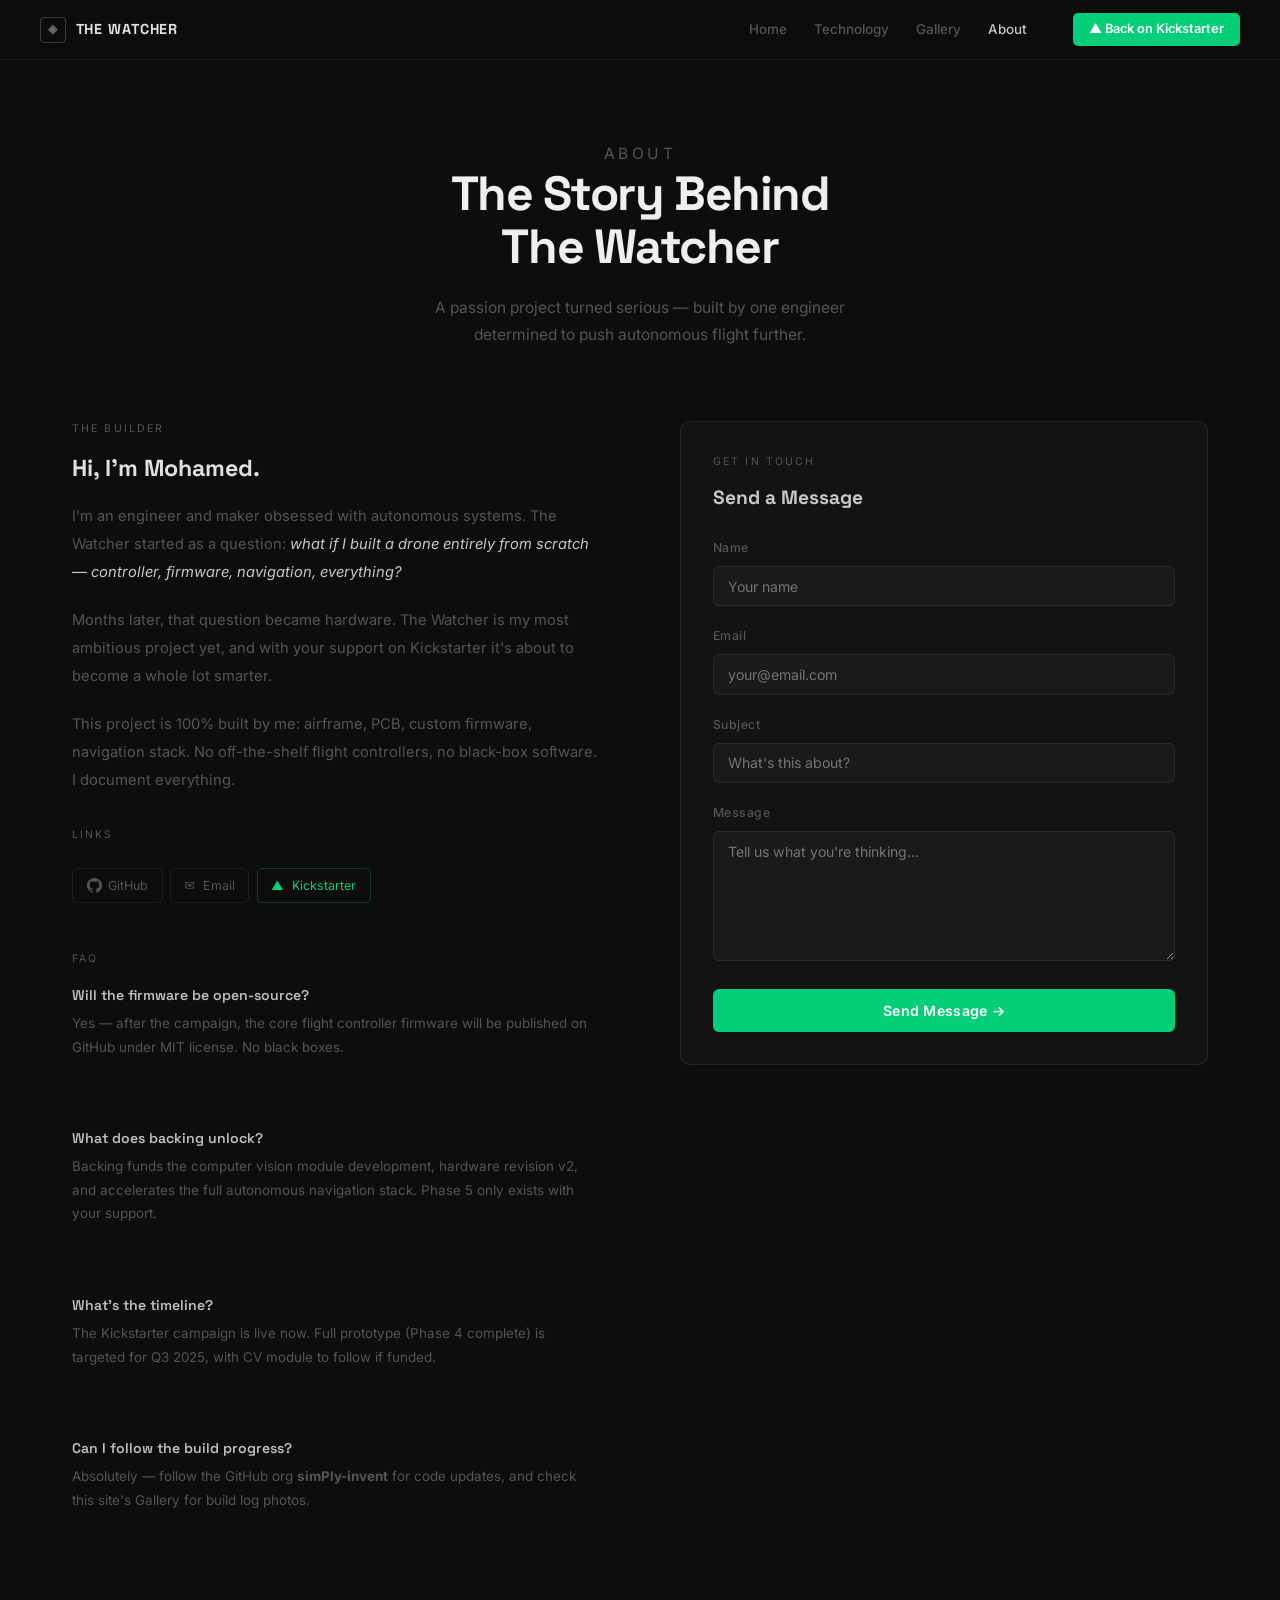
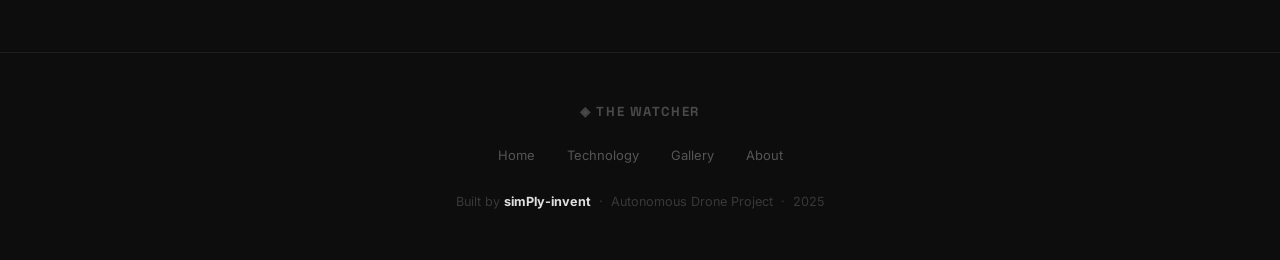
==== commit 8936d3f8: "wip" ====
--- a/contact.html
+++ b/contact.html
@@ -140,7 +140,7 @@
       <li><a href="./gallery.html">Gallery</a></li>
       <li><a href="./contact.html">About</a></li>
     </ul>
-    <p>Built by <strong>simPly-invent</strong> &nbsp;·&nbsp; Autonomous Drone Project &nbsp;·&nbsp; 2025</p>
+    <p>Built by <strong><a href="https://github.com/simPly-invent" target="_blank" rel="noopener noreferrer">simPly-invent</a></strong> &nbsp;·&nbsp; Autonomous Drone Project &nbsp;·&nbsp; 2025</p>
   </div>
 </footer>
 
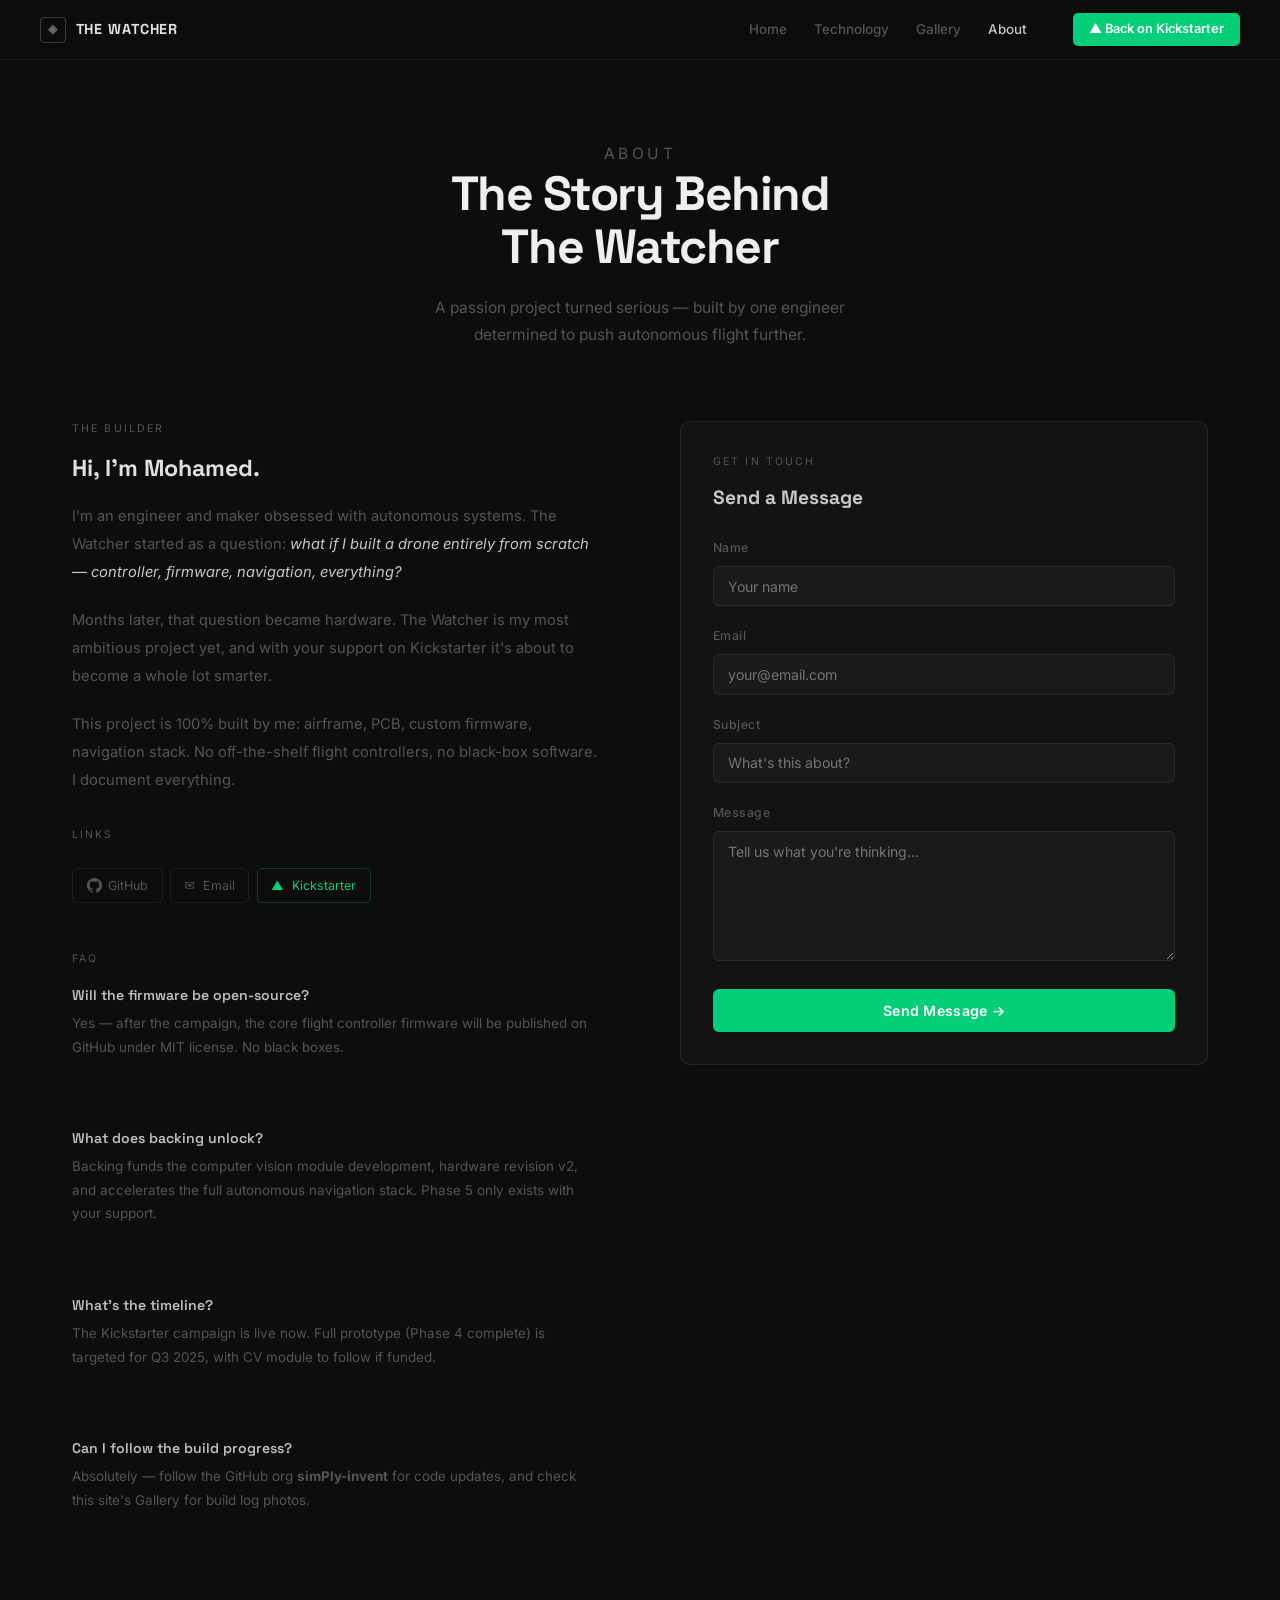
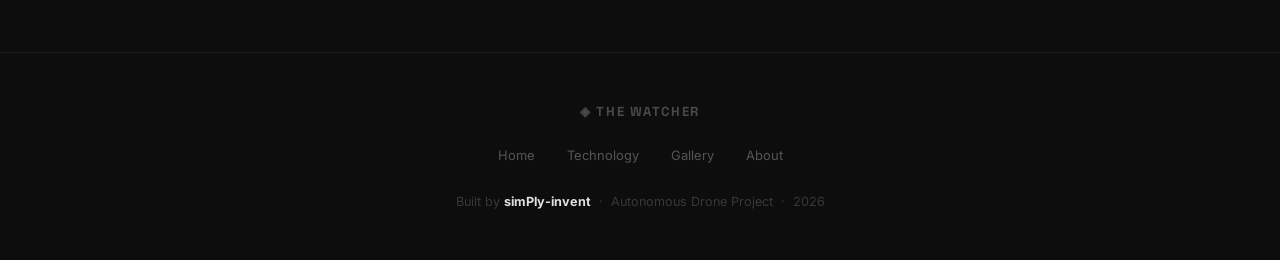
==== commit e8600b47: "wip" ====
--- a/contact.html
+++ b/contact.html
@@ -97,17 +97,10 @@
       </div>
     </div>
 
-    <!-- ── Contact form ── -->
     <div class="contact-form">
       <span class="section-label">Get in Touch</span>
       <h3 style="font-size: 1.2rem; font-weight: 700; margin-bottom: 1.5rem;">Send a Message</h3>
-
-      <!--
-        For production, replace the mailto action with a proper form backend.
-        Options: Formspree (https://formspree.io), Netlify Forms, EmailJS.
-        Example Formspree: action="https://formspree.io/f/YOUR_FORM_ID" method="POST"
-      -->
-      <form action="mailto:dbenaissi@gmail.com" method="POST" enctype="text/plain">
+      <form id="contact-form">
         <div class="form-group">
           <label for="name">Name</label>
           <input type="text" id="name" name="name" placeholder="Your name" required autocomplete="name">
@@ -140,10 +133,11 @@
       <li><a href="./gallery.html">Gallery</a></li>
       <li><a href="./contact.html">About</a></li>
     </ul>
-    <p>Built by <strong><a href="https://github.com/simPly-invent" target="_blank" rel="noopener noreferrer">simPly-invent</a></strong> &nbsp;·&nbsp; Autonomous Drone Project &nbsp;·&nbsp; 2025</p>
+    <p>Built by <strong><a href="https://github.com/simPly-invent" target="_blank" rel="noopener noreferrer">simPly-invent</a></strong> &nbsp;·&nbsp; Autonomous Drone Project &nbsp;·&nbsp; 2026</p>
   </div>
 </footer>
 
 <script src="./assets/js/main.js"></script>
+<script src="./assets/js/contact.js"></script>
 </body>
 </html>
